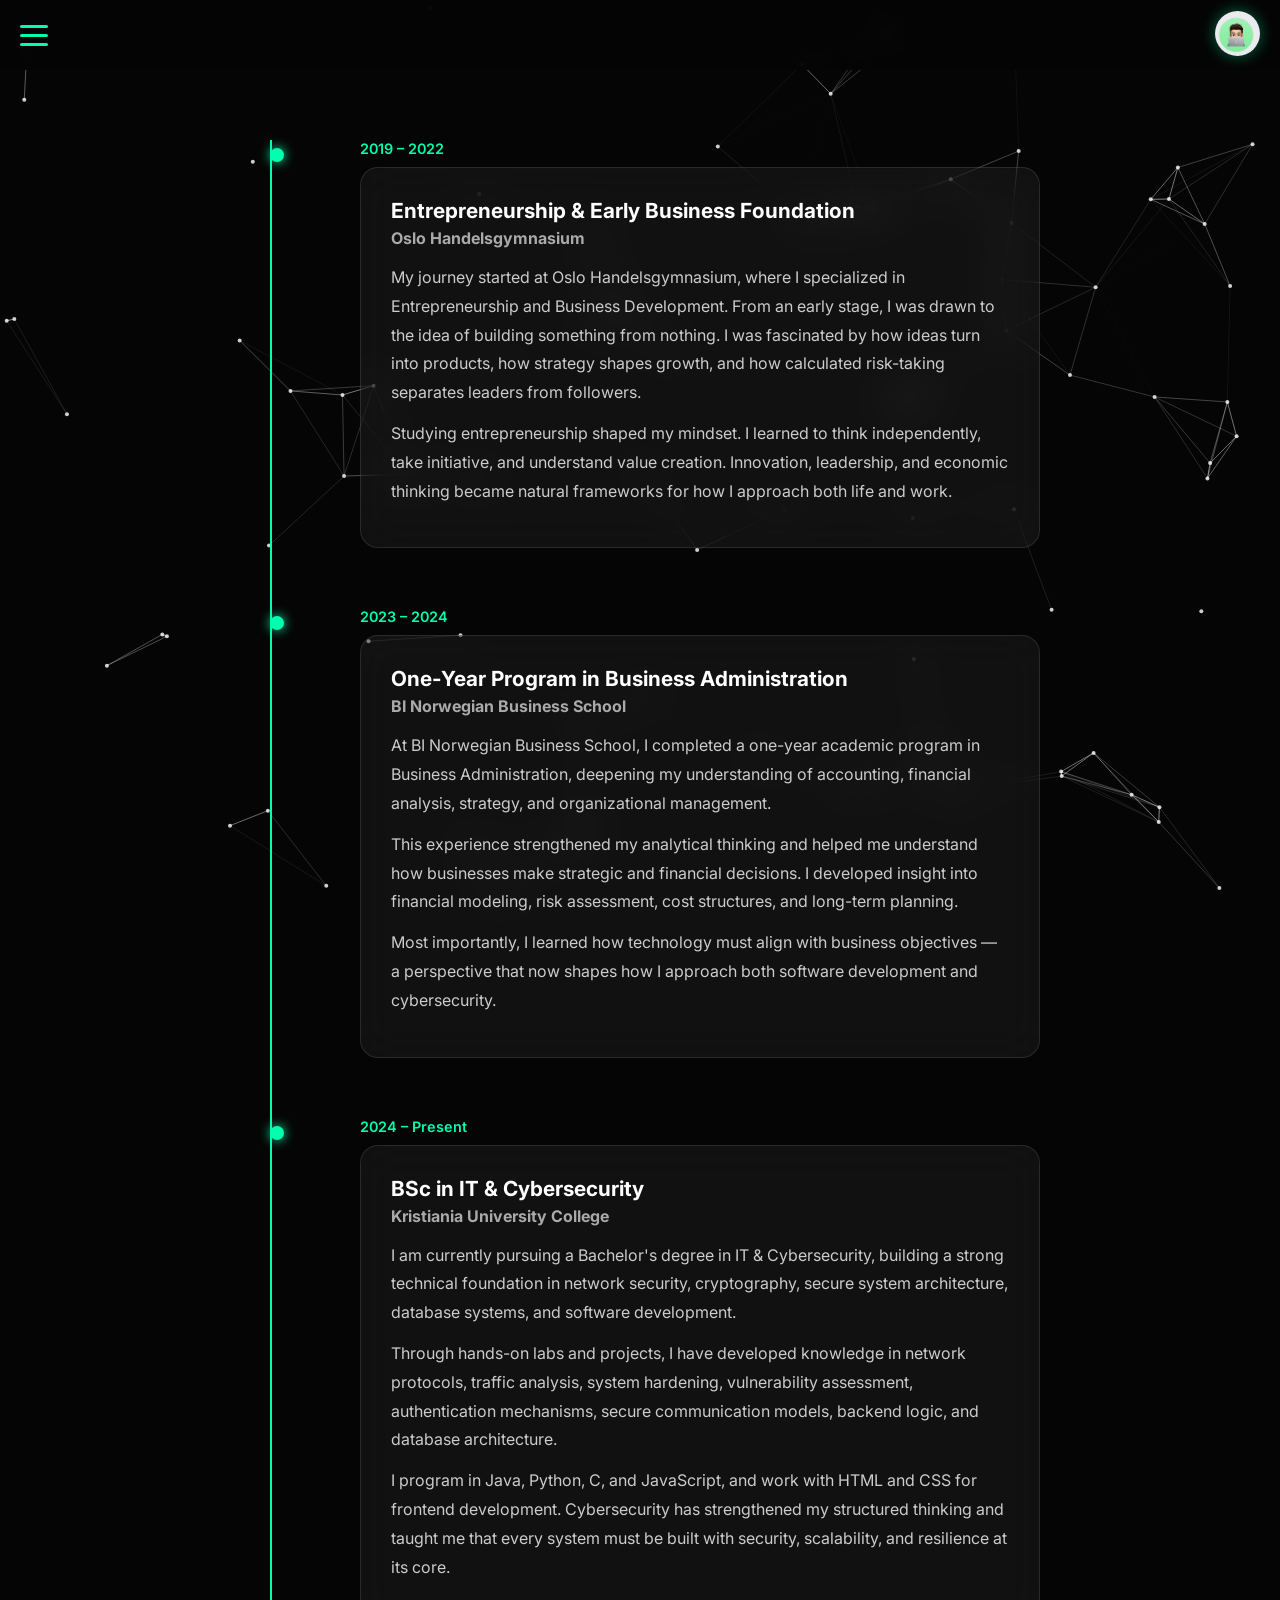
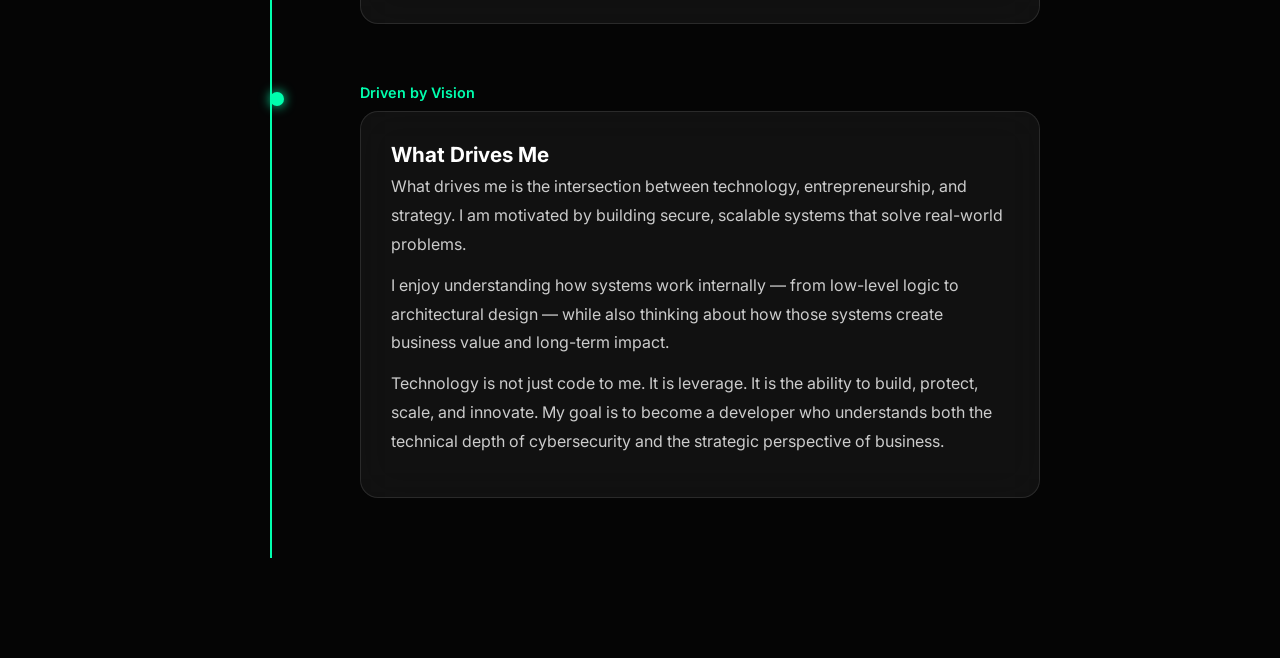
==== about.html @ d4ff17c3 "Add portfolio files" ====
<!DOCTYPE html>
<html lang="en">
<head>
  <meta charset="UTF-8">
  <meta name="viewport" content="width=device-width, initial-scale=1.0, maximum-scale=1.0">
  <title>About | Nima Maleki</title>
  <link rel="stylesheet" href="style.css">
  <link href="https://fonts.googleapis.com/css2?family=Inter:wght@300;400;600;800&display=swap" rel="stylesheet">
</head>

<body class="about-page">

  <!-- Background -->
  <canvas id="network"></canvas>

  <!-- Nav Overlay -->
  <div class="nav-overlay" id="nav-overlay"></div>

  <!-- Header -->
  <header class="main-header">
    <div class="menu-toggle" id="menu-toggle">
      <span></span>
      <span></span>
      <span></span>
    </div>
    <div class="header-avatar">
      <img src="assets/images/avatar.jpg" alt="Avatar">
    </div>
  </header>

  <!-- Side Navigation -->
  <nav id="nav" class="side-nav">
    <a href="index.html">Home</a>
    <a href="about.html">About</a>
    <a href="skills.html">Skills</a>
    <a href="projects.html">Projects</a>
  </nav>

  <!-- MAIN CONTENT -->
  <main class="about-wrapper">
    <div class="timeline-container">
      <div class="timeline-line"></div>

      <!-- BLOCK 1 -->
      <div class="timeline-item">
        <div class="timeline-date">2019 &ndash; 2022</div>
        <div class="timeline-box">
          <h2>Entrepreneurship &amp; Early Business Foundation</h2>
          <h3>Oslo Handelsgymnasium</h3>
          <p>
            My journey started at Oslo Handelsgymnasium, where I specialized in Entrepreneurship 
            and Business Development. From an early stage, I was drawn to the idea of building 
            something from nothing. I was fascinated by how ideas turn into products, how strategy 
            shapes growth, and how calculated risk-taking separates leaders from followers.
          </p>
          <p>
            Studying entrepreneurship shaped my mindset. I learned to think independently, 
            take initiative, and understand value creation. Innovation, leadership, and 
            economic thinking became natural frameworks for how I approach both life and work.
          </p>
        </div>
      </div>

      <!-- BLOCK 2 -->
      <div class="timeline-item">
        <div class="timeline-date">2023 &ndash; 2024</div>
        <div class="timeline-box">
          <h2>One-Year Program in Business Administration</h2>
          <h3>BI Norwegian Business School</h3>
          <p>
            At BI Norwegian Business School, I completed a one-year academic program in 
            Business Administration, deepening my understanding of accounting, financial 
            analysis, strategy, and organizational management.
          </p>
          <p>
            This experience strengthened my analytical thinking and helped me understand 
            how businesses make strategic and financial decisions. I developed insight into 
            financial modeling, risk assessment, cost structures, and long-term planning.
          </p>
          <p>
            Most importantly, I learned how technology must align with business objectives &mdash; 
            a perspective that now shapes how I approach both software development and cybersecurity.
          </p>
        </div>
      </div>

      <!-- BLOCK 3 -->
      <div class="timeline-item">
        <div class="timeline-date">2024 &ndash; Present</div>
        <div class="timeline-box">
          <h2>BSc in IT &amp; Cybersecurity</h2>
          <h3>Kristiania University College</h3>
          <p>
            I am currently pursuing a Bachelor's degree in IT &amp; Cybersecurity, building a 
            strong technical foundation in network security, cryptography, secure system 
            architecture, database systems, and software development.
          </p>
          <p>
            Through hands-on labs and projects, I have developed knowledge in network protocols, 
            traffic analysis, system hardening, vulnerability assessment, authentication mechanisms, 
            secure communication models, backend logic, and database architecture.
          </p>
          <p>
            I program in Java, Python, C, and JavaScript, and work with HTML and CSS for frontend development. 
            Cybersecurity has strengthened my structured thinking and taught me that every system 
            must be built with security, scalability, and resilience at its core.
          </p>
        </div>
      </div>

      <!-- BLOCK 4 -->
      <div class="timeline-item">
        <div class="timeline-date">Driven by Vision</div>
        <div class="timeline-box">
          <h2>What Drives Me</h2>
          <p>
            What drives me is the intersection between technology, entrepreneurship, and strategy.
            I am motivated by building secure, scalable systems that solve real-world problems.
          </p>
          <p>
            I enjoy understanding how systems work internally &mdash; from low-level logic to architectural design &mdash; 
            while also thinking about how those systems create business value and long-term impact.
          </p>
          <p>
            Technology is not just code to me. It is leverage. It is the ability to build, protect, scale, 
            and innovate. My goal is to become a developer who understands both the technical depth of 
            cybersecurity and the strategic perspective of business.
          </p>
        </div>
      </div>

    </div>
  </main>

  <script src="script.js"></script>

</body>
</html>
---- style.css ----
/* ================= RESET ================= */

* {
  margin: 0;
  padding: 0;
  box-sizing: border-box;
  font-family: 'Inter', sans-serif;
}

body {
  background: #050505;
  color: white;
  overflow-x: hidden;
}

/* ================= BACKGROUND ================= */

canvas {
  position: fixed;
  top: 0;
  left: 0;
  z-index: -1;
}

/* ================= HEADER ================= */

.main-header {
  position: fixed;
  top: 0;
  left: 0;
  width: 100%;
  height: 70px;
  display: flex;
  justify-content: space-between;
  align-items: center;
  padding: 0 20px;
  background: rgba(5, 5, 5, 0.9);
  backdrop-filter: blur(10px);
  z-index: 100;
}

/* Hamburger */

.menu-toggle {
  width: 28px;
  cursor: pointer;
  display: flex;
  flex-direction: column;
  gap: 6px;
}

.menu-toggle span {
  height: 3px;
  width: 100%;
  background: #00ffae;
  border-radius: 3px;
  transition: 0.3s ease;
  transform-origin: center;
}

/* Hamburger X animation */
.menu-toggle.open span:nth-child(1) {
  transform: translateY(9px) rotate(45deg);
}

.menu-toggle.open span:nth-child(2) {
  opacity: 0;
}

.menu-toggle.open span:nth-child(3) {
  transform: translateY(-9px) rotate(-45deg);
}

/* Avatar */

.header-avatar img {
  width: 45px;
  height: 45px;
  border-radius: 50%;
  object-fit: cover;
  box-shadow: 0 0 15px rgba(0, 255, 174, 0.4);
}

/* ================= SIDE NAV ================= */

.side-nav {
  position: fixed;
  top: 0;
  left: -260px;
  width: 240px;
  height: 100vh;
  background: #0a0a0a;
  display: flex;
  flex-direction: column;
  padding-top: 120px;
  padding-left: 30px;
  transition: 0.4s ease;
  z-index: 90;
}

.side-nav a {
  color: white;
  text-decoration: none;
  margin-bottom: 30px;
  font-size: 1.15rem;
  transition: 0.3s;
}

.side-nav a:hover {
  color: #00ffae;
}

.side-nav.active {
  left: 0;
}

/* Nav overlay for mobile */
.nav-overlay {
  position: fixed;
  top: 0;
  left: 0;
  width: 100%;
  height: 100%;
  background: rgba(0, 0, 0, 0.5);
  z-index: 85;
  display: none;
}

.nav-overlay.active {
  display: block;
}

/* ================= HERO ================= */

.hero {
  padding: 160px 20px 100px 20px;
  text-align: center;
}

.hero h1 {
  font-size: 2.8rem;
  font-weight: 800;
  margin-bottom: 15px;
}

.hero h3 {
  font-weight: 400;
  color: #aaa;
  margin-bottom: 15px;
}

.hero p {
  max-width: 500px;
  margin: 0 auto 35px auto;
  color: #ccc;
  line-height: 1.6;
}

/* ================= BUTTON BASE ================= */

.buttons {
  display: flex;
  justify-content: center;
  gap: 15px;
  flex-wrap: wrap;
}

.btn {
  padding: 12px 24px;
  border-radius: 12px;
  text-decoration: none;
  font-weight: 600;
  transition: all 0.3s ease;
  border: 1px solid;
  background: transparent;
  backdrop-filter: blur(6px);
}

/* ================= LINKEDIN ================= */

.linkedin-btn {
  color: #0A66C2;
  border-color: rgba(10, 102, 194, 0.6);
  background: rgba(10, 102, 194, 0.08);
}

.linkedin-btn:hover {
  background: rgba(10, 102, 194, 0.18);
  box-shadow: 0 0 25px rgba(10, 102, 194, 0.5);
  transform: translateY(-2px);
}

/* ================= GITHUB ================= */

.github-btn {
  color: #ff4ecd;
  border-color: rgba(255, 78, 205, 0.6);
  background: rgba(255, 78, 205, 0.08);
}

.github-btn:hover {
  background: rgba(255, 78, 205, 0.18);
  box-shadow: 0 0 25px rgba(255, 78, 205, 0.5);
  transform: translateY(-2px);
}

/* ================= DISCORD ================= */

.discord-btn {
  color: #5865F2;
  border-color: rgba(88, 101, 242, 0.6);
  background: rgba(88, 101, 242, 0.08);
}

.discord-btn:hover {
  background: rgba(88, 101, 242, 0.18);
  box-shadow: 0 0 25px rgba(88, 101, 242, 0.6);
  transform: translateY(-2px);
}

/* ================= HOME IMAGE ================= */

.home-image {
  margin-top: 60px;
  display: flex;
  justify-content: center;
}

.home-image img {
  width: 320px;
  height: 320px;
  max-width: 100%;
  object-fit: cover;
  border-radius: 25px;
  box-shadow: 0 0 60px rgba(0, 255, 174, 0.25);
  transition: 0.4s ease;
}

.home-image img:hover {
  transform: scale(1.03);
}

/* ================= FOOTER ================= */

footer {
  text-align: center;
  padding: 40px 20px;
  color: #555;
  font-size: 0.9rem;
}

/* ================= DESKTOP HERO UPGRADE ================= */

@media (min-width: 768px) {
  .hero h1 {
    font-size: 3.5rem;
  }
}

/* ================= FLOATING MAIL BUTTON ================= */

.contact-float {
  position: fixed;
  bottom: 25px;
  left: 25px;
  width: 60px;
  height: 60px;
  background: rgba(88, 101, 242, 0.15);
  border: 1px solid rgba(88, 101, 242, 0.6);
  color: #5865F2;
  border-radius: 50%;
  display: flex;
  align-items: center;
  justify-content: center;
  font-size: 24px;
  cursor: pointer;
  backdrop-filter: blur(6px);
  transition: 0.3s ease;
  z-index: 200;
}

.contact-float:hover {
  box-shadow: 0 0 25px rgba(88, 101, 242, 0.6);
  transform: scale(1.1);
}

/* ================= MODAL BACKGROUND ================= */

.contact-modal {
  position: fixed;
  top: 0;
  left: 0;
  width: 100%;
  height: 100%;
  background: rgba(0, 0, 0, 0.7);
  display: none;
  align-items: center;
  justify-content: center;
  z-index: 300;
}

/* ================= MODAL BOX ================= */

.contact-box {
  background: #111;
  width: 90%;
  max-width: 500px;
  padding: 40px;
  border-radius: 20px;
  position: relative;
  animation: fadeIn 0.3s ease;
}

.contact-box h2 {
  margin-bottom: 10px;
}

.contact-box p {
  margin-bottom: 25px;
  color: #aaa;
}

/* Close Button */

.close-modal {
  position: absolute;
  right: 20px;
  top: 20px;
  font-size: 24px;
  cursor: pointer;
  color: #888;
}

/* Form Styling */

.contact-box form {
  display: flex;
  flex-direction: column;
}

.contact-box label {
  margin-top: 15px;
  margin-bottom: 5px;
  font-size: 0.9rem;
}

.contact-box input,
.contact-box textarea {
  padding: 12px;
  border-radius: 8px;
  border: 1px solid #333;
  background: #0a0a0a;
  color: white;
  font-family: 'Inter', sans-serif;
  font-size: 0.95rem;
}

.contact-box textarea {
  min-height: 100px;
  resize: none;
}

.send-btn {
  margin-top: 25px;
  padding: 14px;
  border-radius: 10px;
  border: none;
  background: #5865F2;
  color: white;
  font-weight: 600;
  font-size: 1rem;
  cursor: pointer;
  transition: 0.3s;
}

.send-btn:hover {
  box-shadow: 0 0 25px rgba(88, 101, 242, 0.6);
}

@keyframes fadeIn {
  from { opacity: 0; transform: scale(0.95); }
  to { opacity: 1; transform: scale(1); }
}

/* ================= PAGE LAYOUT ================= */

.page-content {
  padding-top: 120px;
  padding-left: 20px;
  padding-right: 20px;
  max-width: 900px;
  margin: auto;
}

.page-content h1 {
  font-size: 2.5rem;
  margin-bottom: 20px;
}

.page-content p {
  color: #ccc;
  line-height: 1.7;
  margin-bottom: 15px;
}

.page-section {
  margin-bottom: 50px;
}

/* ================= ABOUT PAGE TIMELINE ================= */

.about-page .about-wrapper {
  padding-top: 140px;
  padding-bottom: 100px;
  padding-left: 20px;
  padding-right: 20px;
  display: flex;
  justify-content: center;
}

.about-page .timeline-container {
  position: relative;
  max-width: 800px;
  width: 90%;
  padding-left: 80px;
}

.about-page .timeline-line {
  position: absolute;
  left: 30px;
  top: 0;
  width: 2px;
  height: 100%;
  background: #00ffae;
}

.timeline-item {
  position: relative;
  margin-bottom: 60px;
  padding-left: 40px;
}

.timeline-item::before {
  content: "";
  position: absolute;
  left: -50px;
  top: 8px;
  width: 14px;
  height: 14px;
  background: #00ffae;
  border-radius: 50%;
  box-shadow: 0 0 12px #00ffae;
}

.timeline-date {
  font-size: 0.9rem;
  font-weight: 600;
  color: #00ffae;
  margin-bottom: 10px;
}

.timeline-box {
  padding: 30px;
  border-radius: 18px;
  backdrop-filter: blur(20px);
  background: rgba(255, 255, 255, 0.05);
  border: 1px solid rgba(255, 255, 255, 0.1);
}

.timeline-box h2 {
  margin-bottom: 5px;
  font-size: 1.3rem;
}

.timeline-box h3 {
  color: #aaa;
  font-size: 1rem;
  margin-bottom: 15px;
}

.timeline-box p {
  color: #ccc;
  line-height: 1.8;
  margin-bottom: 12px;
}

.timeline-box ul {
  padding-left: 20px;
}

.timeline-box li {
  margin-bottom: 8px;
  color: #ccc;
}

/* ================= SKILLS PAGE ================= */

.skills-page .page-content {
  padding-top: 160px;
  display: flex;
  justify-content: center;
}

.skills-page .skills-container {
  max-width: 1000px;
  width: 90%;
  padding: 60px;
  border-radius: 25px;
  background: rgba(255, 255, 255, 0.05);
  backdrop-filter: blur(25px);
  border: 1px solid rgba(255, 255, 255, 0.08);
  display: grid;
  grid-template-columns: repeat(auto-fit, minmax(250px, 1fr));
  gap: 60px;
}

/* Title spans full grid */
.skills-page .skills-container h1 {
  grid-column: 1 / -1;
  font-size: 3rem;
  margin-bottom: 0;
}

/* Section Titles */
.skills-page h2 {
  font-size: 1.4rem;
  margin-bottom: 20px;
  color: #00ffae;
}

/* Text */
.skills-page p {
  color: #ccc;
  line-height: 1.8;
  margin-bottom: 10px;
}

/* List */
.skills-page ul {
  list-style: none;
  padding: 0;
}

.skills-page li {
  margin-bottom: 12px;
  color: #ccc;
}

/* ================= PROJECTS PAGE ================= */

.projects-page .page-content {
  padding-top: 160px;
  display: flex;
  justify-content: center;
}

.projects-page .projects-container {
  max-width: 1100px;
  width: 90%;
  padding: 60px;
  border-radius: 25px;
  background: rgba(255, 255, 255, 0.05);
  backdrop-filter: blur(25px);
  border: 1px solid rgba(255, 255, 255, 0.08);
}

.projects-page h1 {
  font-size: 3rem;
  margin-bottom: 50px;
}

.projects-grid {
  display: grid;
  grid-template-columns: repeat(auto-fit, minmax(280px, 1fr));
  gap: 40px;
}

.project-card {
  padding: 30px;
  border-radius: 20px;
  background: rgba(255, 255, 255, 0.04);
  border: 1px solid rgba(255, 255, 255, 0.06);
  transition: 0.3s ease;
}

.project-card:hover {
  transform: translateY(-5px);
  border-color: rgba(0, 255, 174, 0.5);
  box-shadow: 0 0 25px rgba(0, 255, 174, 0.2);
}

.project-card h2 {
  margin-bottom: 15px;
  color: #00ffae;
  font-size: 1.2rem;
}

.project-card p {
  color: #ccc;
  line-height: 1.8;
  margin-bottom: 10px;
}

/* ================= MOBILE (max 768px) ================= */

@media (max-width: 768px) {

  /* Hero */
  .hero {
    padding: 120px 16px 60px 16px;
  }

  .hero h1 {
    font-size: 2rem;
  }

  .hero h3 {
    font-size: 0.95rem;
  }

  .hero p {
    font-size: 0.9rem;
  }

  .home-image {
    margin-top: 40px;
  }

  .home-image img {
    width: 240px;
    height: 240px;
    border-radius: 20px;
  }

  /* Buttons */
  .buttons {
    gap: 10px;
  }

  .btn {
    padding: 10px 18px;
    font-size: 0.9rem;
  }

  /* About Timeline */
  .about-page .about-wrapper {
    padding-top: 100px;
    padding-bottom: 60px;
    padding-left: 12px;
    padding-right: 12px;
  }

  .about-page .timeline-container {
    width: 100%;
    padding-left: 40px;
  }

  .about-page .timeline-line {
    left: 12px;
  }

  .timeline-item {
    padding-left: 20px;
    margin-bottom: 40px;
  }

  .timeline-item::before {
    left: -28px;
    width: 10px;
    height: 10px;
    top: 6px;
  }

  .timeline-box {
    padding: 18px;
  }

  .timeline-box h2 {
    font-size: 1.05rem;
  }

  .timeline-box h3 {
    font-size: 0.85rem;
  }

  .timeline-box p {
    font-size: 0.9rem;
  }

  /* Skills */
  .skills-page .page-content {
    padding-top: 100px;
  }

  .skills-page .skills-container {
    padding: 24px;
    width: 100%;
    grid-template-columns: 1fr;
    gap: 35px;
  }

  .skills-page .skills-container h1 {
    font-size: 2rem;
  }

  .skills-page h2 {
    font-size: 1.2rem;
  }

  .skills-page li {
    font-size: 0.9rem;
  }

  /* Projects */
  .projects-page .page-content {
    padding-top: 100px;
  }

  .projects-page .projects-container {
    padding: 20px;
    width: 100%;
  }

  .projects-page h1 {
    font-size: 2rem;
    margin-bottom: 30px;
  }

  .projects-grid {
    grid-template-columns: 1fr;
    gap: 24px;
  }

  .project-card {
    padding: 20px;
  }

  .project-card h2 {
    font-size: 1.05rem;
  }

  .project-card p {
    font-size: 0.9rem;
  }

  /* Contact float */
  .contact-float {
    width: 50px;
    height: 50px;
    bottom: 16px;
    left: 16px;
    font-size: 20px;
  }

  /* Contact modal */
  .contact-box {
    padding: 24px;
    width: 95%;
  }

  .contact-box h2 {
    font-size: 1.3rem;
  }

  /* Footer */
  footer {
    padding: 30px 16px;
  }

  /* Generic page content */
  .page-content {
    padding-left: 12px;
    padding-right: 12px;
  }
}

/* ================= VERY SMALL SCREENS (max 380px) ================= */

@media (max-width: 380px) {
  .hero h1 {
    font-size: 1.7rem;
  }

  .home-image img {
    width: 200px;
    height: 200px;
  }

  .btn {
    padding: 10px 14px;
    font-size: 0.85rem;
  }

  .about-page .timeline-container {
    padding-left: 32px;
  }

  .about-page .timeline-line {
    left: 8px;
  }

  .timeline-item::before {
    left: -24px;
  }

  .skills-page .skills-container,
  .projects-page .projects-container {
    padding: 16px;
  }
}
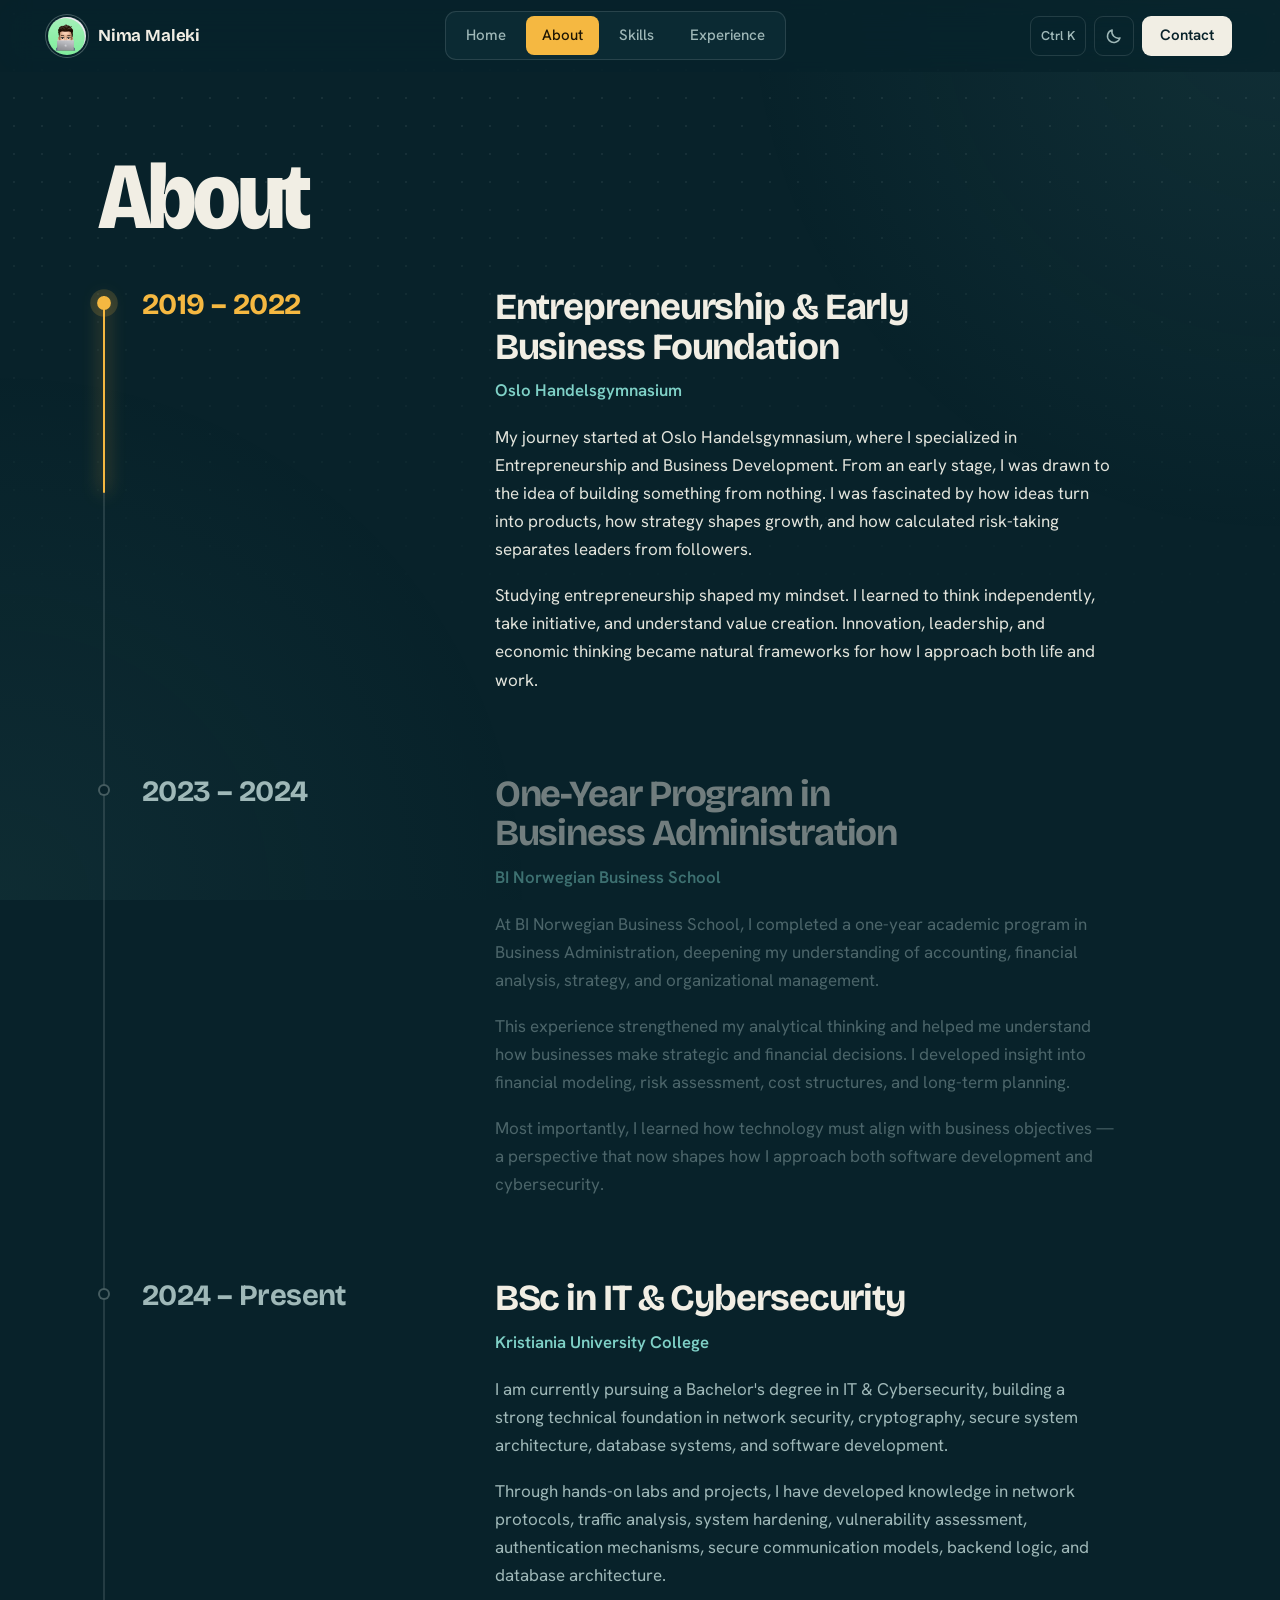
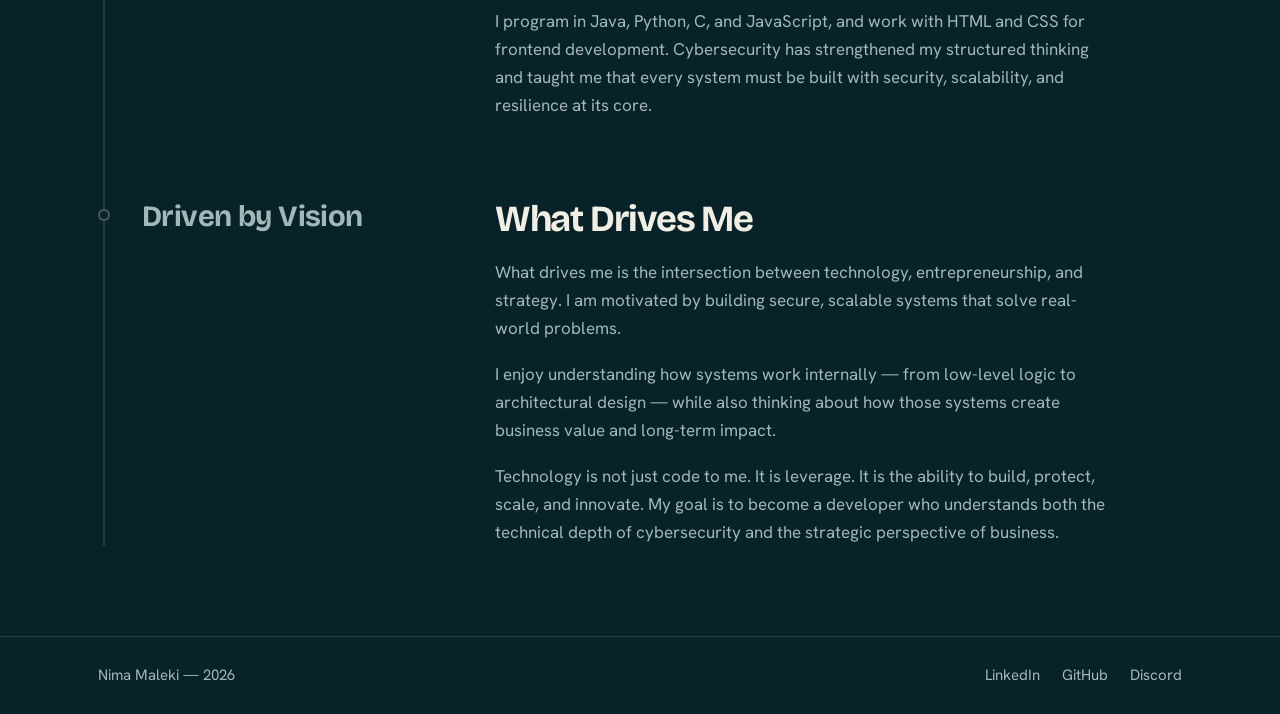
==== commit bf557588: "Oppdatert portefølje" ====
--- a/about.html
+++ b/about.html
@@ -2,135 +2,114 @@
 <html lang="en">
 <head>
   <meta charset="UTF-8">
-  <meta name="viewport" content="width=device-width, initial-scale=1.0, maximum-scale=1.0">
+  <meta name="viewport" content="width=device-width, initial-scale=1.0, viewport-fit=cover">
   <title>About | Nima Maleki</title>
+  <meta name="description" content="Nima Maleki, full-stack developer and cybersecurity student. I combine cybersecurity and software development to build secure, scalable and modern solutions.">
+  <meta name="theme-color" content="#08222a">
+  <meta name="format-detection" content="telephone=no, date=no, address=no, email=no">
+  <link rel="apple-touch-icon" href="assets/images/avatar.jpg">
+  <link rel="icon" href="assets/images/avatar.jpg">
+  <script>
+    document.documentElement.classList.add("js");
+    try {
+      var savedTheme = localStorage.getItem("theme");
+      if (savedTheme) document.documentElement.dataset.theme = savedTheme;
+    } catch (e) {}
+  </script>
+  <link rel="preconnect" href="https://fonts.googleapis.com">
+  <link rel="preconnect" href="https://fonts.gstatic.com" crossorigin>
+  <link href="https://fonts.googleapis.com/css2?family=Bricolage+Grotesque:opsz,wdth,wght@12..96,75..100,400..800&family=Hanken+Grotesk:wght@400;500;600;700&display=swap" rel="stylesheet">
   <link rel="stylesheet" href="style.css">
-  <link href="https://fonts.googleapis.com/css2?family=Inter:wght@300;400;600;800&display=swap" rel="stylesheet">
 </head>
 
-<body class="about-page">
+<body>
 
-  <!-- Background -->
-  <canvas id="network"></canvas>
+  <!-- HEADER -->
+  <header class="site-header">
+    <a class="brand" href="index.html">
+      <span class="brand-avatar"><img src="assets/images/avatar.jpg" alt=""></span>
+      <span>Nima Maleki</span>
+    </a>
 
-  <!-- Nav Overlay -->
-  <div class="nav-overlay" id="nav-overlay"></div>
+    <nav id="nav" class="site-nav" aria-label="Main">
+      <a href="index.html">Home</a>
+      <a href="about.html" aria-current="page">About</a>
+      <a href="skills.html">Skills</a>
+      <a href="projects.html">Experience</a>
+    </nav>
 
-  <!-- Header -->
-  <header class="main-header">
-    <div class="menu-toggle" id="menu-toggle">
-      <span></span>
-      <span></span>
-      <span></span>
-    </div>
-    <div class="header-avatar">
-      <img src="assets/images/avatar.jpg" alt="Avatar">
+    <div class="header-tools">
+      <button type="button" class="tool-btn" id="openPalette" aria-label="Open command menu"><kbd>&#8984;K</kbd></button>
+      <button type="button" class="tool-btn" id="themeToggle" aria-label="Switch between light and dark theme"><svg class="icon-moon" viewBox="0 0 24 24" fill="none" stroke="currentColor" stroke-width="2" stroke-linecap="round" stroke-linejoin="round" aria-hidden="true"><path d="M20 14.5A8.5 8.5 0 0 1 9.5 4a8.5 8.5 0 1 0 10.5 10.5z"/></svg><svg class="icon-sun" viewBox="0 0 24 24" fill="none" stroke="currentColor" stroke-width="2" stroke-linecap="round" stroke-linejoin="round" aria-hidden="true"><circle cx="12" cy="12" r="4"/><path d="M12 2v2M12 20v2M4.9 4.9l1.4 1.4M17.7 17.7l1.4 1.4M2 12h2M20 12h2M4.9 19.1l1.4-1.4M17.7 6.3l1.4-1.4"/></svg></button>
+      <button type="button" class="contact-btn" id="openContact" data-open-contact>Contact</button>
+      <button type="button" class="menu-btn" id="menuToggle" aria-label="Menu" aria-expanded="false" aria-controls="nav"><span></span><span></span></button>
     </div>
   </header>
 
-  <!-- Side Navigation -->
-  <nav id="nav" class="side-nav">
-    <a href="index.html">Home</a>
-    <a href="about.html">About</a>
-    <a href="skills.html">Skills</a>
-    <a href="projects.html">Projects</a>
-  </nav>
+  <main>
+    <header class="page-head wrap">
+      <h1 class="page-title">About</h1>
+    </header>
 
-  <!-- MAIN CONTENT -->
-  <main class="about-wrapper">
-    <div class="timeline-container">
-      <div class="timeline-line"></div>
+    <div class="timeline wrap">
+      <div class="timeline-rail" aria-hidden="true"></div>
 
-      <!-- BLOCK 1 -->
-      <div class="timeline-item">
-        <div class="timeline-date">2019 &ndash; 2022</div>
-        <div class="timeline-box">
-          <h2>Entrepreneurship &amp; Early Business Foundation</h2>
-          <h3>Oslo Handelsgymnasium</h3>
-          <p>
-            My journey started at Oslo Handelsgymnasium, where I specialized in Entrepreneurship 
-            and Business Development. From an early stage, I was drawn to the idea of building 
-            something from nothing. I was fascinated by how ideas turn into products, how strategy 
-            shapes growth, and how calculated risk-taking separates leaders from followers.
-          </p>
-          <p>
-            Studying entrepreneurship shaped my mindset. I learned to think independently, 
-            take initiative, and understand value creation. Innovation, leadership, and 
-            economic thinking became natural frameworks for how I approach both life and work.
-          </p>
-        </div>
-      </div>
+        <article class="stage">
+          <p class="stage-date">2019 &ndash; 2022</p>
+          <div class="stage-body">
+            <h2>Entrepreneurship &amp; Early Business Foundation</h2>
+            <h3>Oslo Handelsgymnasium</h3>
+            <p>My journey started at Oslo Handelsgymnasium, where I specialized in Entrepreneurship and Business Development. From an early stage, I was drawn to the idea of building something from nothing. I was fascinated by how ideas turn into products, how strategy shapes growth, and how calculated risk-taking separates leaders from followers.</p>
+            <p>Studying entrepreneurship shaped my mindset. I learned to think independently, take initiative, and understand value creation. Innovation, leadership, and economic thinking became natural frameworks for how I approach both life and work.</p>
+          </div>
+        </article>
 
-      <!-- BLOCK 2 -->
-      <div class="timeline-item">
-        <div class="timeline-date">2023 &ndash; 2024</div>
-        <div class="timeline-box">
-          <h2>One-Year Program in Business Administration</h2>
-          <h3>BI Norwegian Business School</h3>
-          <p>
-            At BI Norwegian Business School, I completed a one-year academic program in 
-            Business Administration, deepening my understanding of accounting, financial 
-            analysis, strategy, and organizational management.
-          </p>
-          <p>
-            This experience strengthened my analytical thinking and helped me understand 
-            how businesses make strategic and financial decisions. I developed insight into 
-            financial modeling, risk assessment, cost structures, and long-term planning.
-          </p>
-          <p>
-            Most importantly, I learned how technology must align with business objectives &mdash; 
-            a perspective that now shapes how I approach both software development and cybersecurity.
-          </p>
-        </div>
-      </div>
+        <article class="stage">
+          <p class="stage-date">2023 &ndash; 2024</p>
+          <div class="stage-body">
+            <h2>One-Year Program in Business Administration</h2>
+            <h3>BI Norwegian Business School</h3>
+            <p>At BI Norwegian Business School, I completed a one-year academic program in Business Administration, deepening my understanding of accounting, financial analysis, strategy, and organizational management.</p>
+            <p>This experience strengthened my analytical thinking and helped me understand how businesses make strategic and financial decisions. I developed insight into financial modeling, risk assessment, cost structures, and long-term planning.</p>
+            <p>Most importantly, I learned how technology must align with business objectives &mdash; a perspective that now shapes how I approach both software development and cybersecurity.</p>
+          </div>
+        </article>
 
-      <!-- BLOCK 3 -->
-      <div class="timeline-item">
-        <div class="timeline-date">2024 &ndash; Present</div>
-        <div class="timeline-box">
-          <h2>BSc in IT &amp; Cybersecurity</h2>
-          <h3>Kristiania University College</h3>
-          <p>
-            I am currently pursuing a Bachelor's degree in IT &amp; Cybersecurity, building a 
-            strong technical foundation in network security, cryptography, secure system 
-            architecture, database systems, and software development.
-          </p>
-          <p>
-            Through hands-on labs and projects, I have developed knowledge in network protocols, 
-            traffic analysis, system hardening, vulnerability assessment, authentication mechanisms, 
-            secure communication models, backend logic, and database architecture.
-          </p>
-          <p>
-            I program in Java, Python, C, and JavaScript, and work with HTML and CSS for frontend development. 
-            Cybersecurity has strengthened my structured thinking and taught me that every system 
-            must be built with security, scalability, and resilience at its core.
-          </p>
-        </div>
-      </div>
+        <article class="stage">
+          <p class="stage-date">2024 &ndash; Present</p>
+          <div class="stage-body">
+            <h2>BSc in IT &amp; Cybersecurity</h2>
+            <h3>Kristiania University College</h3>
+            <p>I am currently pursuing a Bachelor's degree in IT &amp; Cybersecurity, building a strong technical foundation in network security, cryptography, secure system architecture, database systems, and software development.</p>
+            <p>Through hands-on labs and projects, I have developed knowledge in network protocols, traffic analysis, system hardening, vulnerability assessment, authentication mechanisms, secure communication models, backend logic, and database architecture.</p>
+            <p>I program in Java, Python, C, and JavaScript, and work with HTML and CSS for frontend development. Cybersecurity has strengthened my structured thinking and taught me that every system must be built with security, scalability, and resilience at its core.</p>
+          </div>
+        </article>
 
-      <!-- BLOCK 4 -->
-      <div class="timeline-item">
-        <div class="timeline-date">Driven by Vision</div>
-        <div class="timeline-box">
-          <h2>What Drives Me</h2>
-          <p>
-            What drives me is the intersection between technology, entrepreneurship, and strategy.
-            I am motivated by building secure, scalable systems that solve real-world problems.
-          </p>
-          <p>
-            I enjoy understanding how systems work internally &mdash; from low-level logic to architectural design &mdash; 
-            while also thinking about how those systems create business value and long-term impact.
-          </p>
-          <p>
-            Technology is not just code to me. It is leverage. It is the ability to build, protect, scale, 
-            and innovate. My goal is to become a developer who understands both the technical depth of 
-            cybersecurity and the strategic perspective of business.
-          </p>
-        </div>
-      </div>
+        <article class="stage">
+          <p class="stage-date">Driven by Vision</p>
+          <div class="stage-body">
+            <h2>What Drives Me</h2>
+            <p>What drives me is the intersection between technology, entrepreneurship, and strategy. I am motivated by building secure, scalable systems that solve real-world problems.</p>
+            <p>I enjoy understanding how systems work internally &mdash; from low-level logic to architectural design &mdash; while also thinking about how those systems create business value and long-term impact.</p>
+            <p>Technology is not just code to me. It is leverage. It is the ability to build, protect, scale, and innovate. My goal is to become a developer who understands both the technical depth of cybersecurity and the strategic perspective of business.</p>
+          </div>
+        </article>
 
     </div>
   </main>
+
+  <!-- FOOTER -->
+  <footer class="site-footer">
+    <div class="wrap">
+      <p>Nima Maleki &mdash; 2026</p>
+      <div class="footer-links">
+        <a href="https://www.linkedin.com/in/nima-maleki-188ba929a" target="_blank" rel="noopener noreferrer">LinkedIn</a>
+        <a href="https://github.com/Nimamalekiiii" target="_blank" rel="noopener noreferrer">GitHub</a>
+        <a href="https://discord.com/users/710853164894650369" target="_blank" rel="noopener noreferrer">Discord</a>
+      </div>
+    </div>
+  </footer>
 
   <script src="script.js"></script>
 
--- a/style.css
+++ b/style.css
@@ -1,810 +1,1638 @@
-/* ================= RESET ================= */
-
-* {
+/* ==========================================================
+   Nima Maleki — portfolio
+   Palette is taken from the portrait: petrol wall, lamp amber,
+   cream knit.
+   ========================================================== */
+
+:root {
+  --bg: #08222a;
+  --bg-deep: #051920;
+  --surface: #0f313b;
+  --surface-2: #153e49;
+  --line: rgba(226, 240, 236, 0.13);
+  --line-strong: rgba(226, 240, 236, 0.28);
+  --text: #f1eee4;
+  --muted: #9fb8b8;
+  --accent: #f5b841;
+  --accent-ink: #1d1503;
+  --accent-text: #f5b841;
+  --teal: #7fd1c7;
+  --glow: rgba(245, 184, 65, 0.16);
+  --shadow: 0 30px 80px -30px rgba(0, 0, 0, 0.65);
+
+  --font-display: "Bricolage Grotesque", "Avenir Next", "Segoe UI", system-ui, sans-serif;
+  --font-body: "Hanken Grotesk", "Avenir Next", "Segoe UI", system-ui, sans-serif;
+
+  --header-h: 72px;
+  --wrap: 1180px;
+  --gutter: clamp(20px, 4vw, 48px);
+  --ease: cubic-bezier(0.2, 0.7, 0.2, 1);
+
+  color-scheme: dark;
+}
+
+:root[data-theme="light"] {
+  --bg: #eef2ee;
+  --bg-deep: #e2e9e5;
+  --surface: #ffffff;
+  --surface-2: #f6f8f5;
+  --line: rgba(8, 34, 42, 0.13);
+  --line-strong: rgba(8, 34, 42, 0.3);
+  --text: #08222a;
+  --muted: #4d6a6e;
+  --accent: #f5b841;
+  --accent-ink: #1d1503;
+  --accent-text: #8a5600;
+  --teal: #136f68;
+  --glow: rgba(245, 184, 65, 0.3);
+  --shadow: 0 30px 70px -35px rgba(8, 34, 42, 0.35);
+  color-scheme: light;
+}
+
+@view-transition {
+  navigation: auto;
+}
+
+*,
+*::before,
+*::after {
+  box-sizing: border-box;
+}
+
+html {
+  scroll-behavior: smooth;
+  -webkit-text-size-adjust: 100%;
+  text-size-adjust: 100%;
+  -webkit-tap-highlight-color: transparent;
+  overflow-x: clip;
+}
+
+/* Keep the page still behind an open dialog (iOS Safari) */
+html:has(dialog[open]) {
+  overflow: hidden;
+}
+
+body {
   margin: 0;
-  padding: 0;
-  box-sizing: border-box;
-  font-family: 'Inter', sans-serif;
-}
-
-body {
-  background: #050505;
-  color: white;
-  overflow-x: hidden;
-}
-
-/* ================= BACKGROUND ================= */
-
-canvas {
-  position: fixed;
-  top: 0;
-  left: 0;
-  z-index: -1;
-}
-
-/* ================= HEADER ================= */
-
-.main-header {
-  position: fixed;
-  top: 0;
-  left: 0;
-  width: 100%;
-  height: 70px;
-  display: flex;
-  justify-content: space-between;
-  align-items: center;
-  padding: 0 20px;
-  background: rgba(5, 5, 5, 0.9);
-  backdrop-filter: blur(10px);
-  z-index: 100;
-}
-
-/* Hamburger */
-
-.menu-toggle {
-  width: 28px;
-  cursor: pointer;
+  min-height: 100vh;
+  min-height: 100dvh;
   display: flex;
   flex-direction: column;
-  gap: 6px;
-}
-
-.menu-toggle span {
-  height: 3px;
+  background: var(--bg);
+  color: var(--text);
+  font-family: var(--font-body);
+  font-size: 1.0625rem;
+  line-height: 1.65;
+  -webkit-font-smoothing: antialiased;
+  overflow-x: hidden;
+  transition: background-color 0.4s var(--ease), color 0.4s var(--ease);
+}
+
+/* Static depth behind the page */
+body::before {
+  content: "";
+  position: fixed;
+  inset: 0;
+  z-index: -1;
+  pointer-events: none;
+  background:
+    radial-gradient(900px circle at 100% 0%, rgba(127, 209, 199, 0.08), transparent 60%),
+    radial-gradient(900px circle at 0% 100%, rgba(127, 209, 199, 0.06), transparent 60%);
+}
+
+/* Fine dot grid */
+body::after {
+  content: "";
+  position: fixed;
+  inset: 0;
+  z-index: -1;
+  pointer-events: none;
+  background-image: radial-gradient(var(--line) 1px, transparent 1px);
+  background-size: 28px 28px;
+  mask-image: linear-gradient(to bottom, #000, transparent 75%);
+  -webkit-mask-image: linear-gradient(to bottom, #000, transparent 75%);
+  opacity: 0.7;
+}
+
+body.home::after {
+  display: none;
+}
+
+img {
+  display: block;
+  max-width: 100%;
+}
+
+a {
+  color: inherit;
+}
+
+h1,
+h2,
+h3,
+p,
+ul {
+  margin: 0;
+}
+
+ul {
+  padding: 0;
+  list-style: none;
+}
+
+button {
+  font: inherit;
+  color: inherit;
+  cursor: pointer;
+  touch-action: manipulation;
+  -webkit-appearance: none;
+  appearance: none;
+}
+
+a {
+  touch-action: manipulation;
+}
+
+:focus-visible {
+  outline: 2px solid var(--accent-text);
+  outline-offset: 3px;
+  border-radius: 6px;
+}
+
+::selection {
+  background: var(--accent);
+  color: var(--accent-ink);
+}
+
+.wrap {
   width: 100%;
-  background: #00ffae;
-  border-radius: 3px;
-  transition: 0.3s ease;
-  transform-origin: center;
-}
-
-/* Hamburger X animation */
-.menu-toggle.open span:nth-child(1) {
-  transform: translateY(9px) rotate(45deg);
-}
-
-.menu-toggle.open span:nth-child(2) {
-  opacity: 0;
-}
-
-.menu-toggle.open span:nth-child(3) {
-  transform: translateY(-9px) rotate(-45deg);
-}
-
-/* Avatar */
-
-.header-avatar img {
-  width: 45px;
-  height: 45px;
+  max-width: var(--wrap);
+  margin-inline: auto;
+  padding-inline: var(--gutter);
+}
+
+main {
+  flex: 1;
+  padding-top: var(--header-h);
+}
+
+/* ================= HEADER ================= */
+
+.site-header {
+  position: fixed;
+  inset: 0 0 auto 0;
+  z-index: 50;
+  height: var(--header-h);
+  display: flex;
+  align-items: center;
+  gap: 20px;
+  padding-inline: var(--gutter);
+  background: var(--bg);
+  background: color-mix(in srgb, var(--bg) 78%, transparent);
+  backdrop-filter: blur(16px) saturate(140%);
+  -webkit-backdrop-filter: blur(16px) saturate(140%);
+  border-bottom: 1px solid transparent;
+  transition: border-color 0.3s, background-color 0.4s var(--ease);
+  view-transition-name: site-header;
+}
+
+.site-header.is-scrolled {
+  border-bottom-color: var(--line);
+}
+
+.brand {
+  display: inline-flex;
+  align-items: center;
+  gap: 12px;
+  text-decoration: none;
+  font-family: var(--font-display);
+  font-weight: 700;
+  font-size: 1.05rem;
+  letter-spacing: -0.01em;
+  white-space: nowrap;
+}
+
+.brand-avatar {
+  width: 38px;
+  height: 38px;
   border-radius: 50%;
-  object-fit: cover;
-  box-shadow: 0 0 15px rgba(0, 255, 174, 0.4);
-}
-
-/* ================= SIDE NAV ================= */
-
-.side-nav {
-  position: fixed;
-  top: 0;
-  left: -260px;
-  width: 240px;
-  height: 100vh;
-  background: #0a0a0a;
-  display: flex;
-  flex-direction: column;
-  padding-top: 120px;
-  padding-left: 30px;
-  transition: 0.4s ease;
-  z-index: 90;
-}
-
-.side-nav a {
-  color: white;
-  text-decoration: none;
-  margin-bottom: 30px;
-  font-size: 1.15rem;
-  transition: 0.3s;
-}
-
-.side-nav a:hover {
-  color: #00ffae;
-}
-
-.side-nav.active {
-  left: 0;
-}
-
-/* Nav overlay for mobile */
-.nav-overlay {
-  position: fixed;
-  top: 0;
-  left: 0;
+  overflow: hidden;
+  flex: none;
+  box-shadow: 0 0 0 2px var(--bg), 0 0 0 3px var(--line-strong);
+  transition: transform 0.5s var(--ease);
+}
+
+.brand-avatar img {
   width: 100%;
   height: 100%;
-  background: rgba(0, 0, 0, 0.5);
-  z-index: 85;
+  object-fit: cover;
+  object-position: 48% 55%;
+  transform: scale(1.34);
+}
+
+.brand:hover .brand-avatar {
+  transform: rotate(-8deg) scale(1.06);
+}
+
+.site-nav {
+  display: flex;
+  gap: 4px;
+  margin-inline: auto;
+  padding: 4px;
+  border: 1px solid var(--line);
+  border-radius: 11px;
+  background: var(--surface);
+  background: color-mix(in srgb, var(--surface) 60%, transparent);
+}
+
+.site-nav a {
+  position: relative;
+  padding: 7px 16px;
+  border-radius: 8px;
+  text-decoration: none;
+  font-size: 0.94rem;
+  font-weight: 500;
+  color: var(--muted);
+  transition: color 0.25s, background-color 0.25s;
+}
+
+.site-nav a:hover {
+  color: var(--text);
+}
+
+.site-nav a[aria-current="page"] {
+  color: var(--accent-ink);
+  background: var(--accent);
+  view-transition-name: nav-pill;
+}
+
+.header-tools {
+  display: flex;
+  align-items: center;
+  gap: 8px;
+}
+
+.tool-btn {
+  display: inline-grid;
+  place-items: center;
+  min-width: 40px;
+  height: 40px;
+  padding: 0 10px;
+  border: 1px solid var(--line);
+  border-radius: 9px;
+  background: transparent;
+  color: var(--muted);
+  font-size: 0.82rem;
+  font-weight: 600;
+  transition: color 0.2s, border-color 0.2s, background-color 0.2s;
+}
+
+.tool-btn:hover {
+  color: var(--text);
+  border-color: var(--line-strong);
+  background: var(--surface);
+}
+
+.tool-btn svg {
+  width: 18px;
+  height: 18px;
+}
+
+.icon-sun {
   display: none;
 }
 
-.nav-overlay.active {
+:root[data-theme="light"] .icon-sun {
   display: block;
 }
 
-/* ================= HERO ================= */
+:root[data-theme="light"] .icon-moon {
+  display: none;
+}
+
+.contact-btn {
+  height: 40px;
+  padding: 0 18px;
+  border: 0;
+  border-radius: 9px;
+  background: var(--text);
+  color: var(--bg);
+  font-weight: 600;
+  font-size: 0.94rem;
+  transition: transform 0.25s var(--ease), background-color 0.25s;
+}
+
+.contact-btn:hover {
+  transform: translateY(-2px);
+  background: var(--accent);
+  color: var(--accent-ink);
+}
+
+.menu-btn {
+  display: none;
+  width: 40px;
+  height: 40px;
+  border: 1px solid var(--line);
+  border-radius: 9px;
+  background: transparent;
+  position: relative;
+}
+
+.menu-btn span {
+  position: absolute;
+  left: 11px;
+  right: 11px;
+  height: 2px;
+  border-radius: 2px;
+  background: var(--text);
+  transition: transform 0.3s var(--ease), top 0.3s var(--ease);
+}
+
+.menu-btn span:nth-child(1) {
+  top: 15px;
+}
+
+.menu-btn span:nth-child(2) {
+  top: 23px;
+}
+
+.menu-btn[aria-expanded="true"] span:nth-child(1) {
+  top: 19px;
+  transform: rotate(45deg);
+}
+
+.menu-btn[aria-expanded="true"] span:nth-child(2) {
+  top: 19px;
+  transform: rotate(-45deg);
+}
+
+/* ================= HOME ================= */
 
 .hero {
-  padding: 160px 20px 100px 20px;
-  text-align: center;
-}
-
-.hero h1 {
-  font-size: 2.8rem;
+  display: grid;
+  grid-template-columns: minmax(0, 1fr) auto;
+  align-items: center;
+  gap: clamp(28px, 4vw, 56px);
+  min-height: calc(100vh - var(--header-h));
+  min-height: calc(100dvh - var(--header-h));
+  padding-block: clamp(40px, 7vh, 88px);
+}
+
+.hero-name {
+  font-family: var(--font-display);
   font-weight: 800;
-  margin-bottom: 15px;
-}
-
-.hero h3 {
-  font-weight: 400;
-  color: #aaa;
-  margin-bottom: 15px;
-}
-
-.hero p {
-  max-width: 500px;
-  margin: 0 auto 35px auto;
-  color: #ccc;
-  line-height: 1.6;
-}
-
-/* ================= BUTTON BASE ================= */
-
-.buttons {
+  font-size: clamp(3.4rem, 10vw, 8.2rem);
+  line-height: 0.9;
+  letter-spacing: -0.02em;
+  font-variation-settings: "wdth" 88;
+}
+
+.hero-name .line {
+  display: block;
+  white-space: nowrap;
+}
+
+.hero-name .line + .line {
+  /* Filled with the page colour and stroked behind the fill, so the
+     overlapping shapes inside variable-font letters stay hidden */
+  color: var(--bg);
+  -webkit-text-stroke: 3px var(--text);
+  paint-order: stroke fill;
+  /* Room between letters so neighbouring outlines never cross */
+  letter-spacing: 0.01em;
+}
+
+.hero-name .is-cipher {
+  color: var(--accent-text);
+  -webkit-text-stroke: 0;
+}
+
+.hero-role {
+  margin-top: clamp(22px, 3.2vh, 36px);
+  font-family: var(--font-display);
+  font-weight: 600;
+  font-size: clamp(1.15rem, 2vw, 1.6rem);
+  letter-spacing: -0.015em;
+  color: var(--accent-text);
+}
+
+.hero-lede {
+  margin-top: 14px;
+  max-width: 34ch;
+  font-size: clamp(1.05rem, 1.4vw, 1.22rem);
+  color: var(--muted);
+}
+
+.social {
   display: flex;
-  justify-content: center;
-  gap: 15px;
   flex-wrap: wrap;
-}
-
-.btn {
-  padding: 12px 24px;
-  border-radius: 12px;
+  gap: 10px;
+  margin-top: clamp(26px, 4vh, 44px);
+}
+
+.social-link {
+  --mag-x: 0px;
+  --mag-y: 0px;
+  display: inline-flex;
+  align-items: center;
+  gap: 10px;
+  height: 50px;
+  padding: 0 17px 0 14px;
+  border: 1px solid var(--line-strong);
+  border-radius: 10px;
+  background: var(--surface);
   text-decoration: none;
   font-weight: 600;
-  transition: all 0.3s ease;
-  border: 1px solid;
-  background: transparent;
-  backdrop-filter: blur(6px);
-}
-
-/* ================= LINKEDIN ================= */
-
-.linkedin-btn {
-  color: #0A66C2;
-  border-color: rgba(10, 102, 194, 0.6);
-  background: rgba(10, 102, 194, 0.08);
-}
-
-.linkedin-btn:hover {
-  background: rgba(10, 102, 194, 0.18);
-  box-shadow: 0 0 25px rgba(10, 102, 194, 0.5);
-  transform: translateY(-2px);
-}
-
-/* ================= GITHUB ================= */
-
-.github-btn {
-  color: #ff4ecd;
-  border-color: rgba(255, 78, 205, 0.6);
-  background: rgba(255, 78, 205, 0.08);
-}
-
-.github-btn:hover {
-  background: rgba(255, 78, 205, 0.18);
-  box-shadow: 0 0 25px rgba(255, 78, 205, 0.5);
-  transform: translateY(-2px);
-}
-
-/* ================= DISCORD ================= */
-
-.discord-btn {
-  color: #5865F2;
-  border-color: rgba(88, 101, 242, 0.6);
-  background: rgba(88, 101, 242, 0.08);
-}
-
-.discord-btn:hover {
-  background: rgba(88, 101, 242, 0.18);
-  box-shadow: 0 0 25px rgba(88, 101, 242, 0.6);
-  transform: translateY(-2px);
-}
-
-/* ================= HOME IMAGE ================= */
-
-.home-image {
-  margin-top: 60px;
+  transform: translate(var(--mag-x), var(--mag-y));
+  transition: transform 0.35s var(--ease), background-color 0.25s, color 0.25s, border-color 0.25s;
+}
+
+.social-link svg {
+  width: 20px;
+  height: 20px;
+  fill: currentColor;
+  flex: none;
+}
+
+.social-link:hover {
+  background: var(--brand);
+  border-color: var(--brand);
+  color: var(--brand-ink, #fff);
+}
+
+.social-link.linkedin {
+  --brand: #0a66c2;
+}
+
+.social-link.github {
+  --brand: var(--text);
+  --brand-ink: var(--bg);
+}
+
+.social-link.discord {
+  --brand: #5865f2;
+}
+
+/* Signal field behind the hero */
+
+.signal {
+  position: absolute;
+  inset: 0 0 auto 0;
+  width: 100%;
+  height: 100vh;
+  height: 100svh;
+  z-index: -1;
+  pointer-events: none;
+  -webkit-mask-image: linear-gradient(to bottom, #000 55%, transparent);
+  mask-image: linear-gradient(to bottom, #000 55%, transparent);
+}
+
+main {
+  position: relative;
+}
+
+/* Portrait */
+
+/* Photo and terminal sit side by side */
+.visual {
+  position: relative;
+  z-index: 1;
   display: flex;
-  justify-content: center;
-}
-
-.home-image img {
-  width: 320px;
-  height: 320px;
-  max-width: 100%;
+  align-items: flex-end;
+  gap: 30px;
+  justify-self: end;
+  padding: 12px 0 12px 12px;
+}
+
+.portrait {
+  position: relative;
+  flex: none;
+  width: clamp(240px, 24vw, 320px);
+  perspective: 1100px;
+}
+
+.portrait-frame {
+  position: relative;
+  aspect-ratio: 4 / 5;
+  border-radius: 4px;
+  overflow: hidden;
+  isolation: isolate;
+  background: var(--surface);
+  box-shadow: var(--shadow), 0 0 0 1px var(--line-strong);
+  transform: rotateX(var(--rx, 0deg)) rotateY(var(--ry, 0deg));
+  transition: transform 0.5s var(--ease);
+}
+
+.portrait-frame img {
+  width: 100%;
+  height: 100%;
   object-fit: cover;
-  border-radius: 25px;
-  box-shadow: 0 0 60px rgba(0, 255, 174, 0.25);
-  transition: 0.4s ease;
-}
-
-.home-image img:hover {
-  transform: scale(1.03);
-}
-
-/* ================= FOOTER ================= */
-
-footer {
-  text-align: center;
-  padding: 40px 20px;
-  color: #555;
-  font-size: 0.9rem;
-}
-
-/* ================= DESKTOP HERO UPGRADE ================= */
-
-@media (min-width: 768px) {
-  .hero h1 {
-    font-size: 3.5rem;
-  }
-}
-
-/* ================= FLOATING MAIL BUTTON ================= */
-
-.contact-float {
-  position: fixed;
-  bottom: 25px;
-  left: 25px;
-  width: 60px;
-  height: 60px;
-  background: rgba(88, 101, 242, 0.15);
-  border: 1px solid rgba(88, 101, 242, 0.6);
-  color: #5865F2;
+  object-position: 50% 22%;
+}
+
+.portrait-frame::after {
+  content: "";
+  position: absolute;
+  inset: 0;
+  background: linear-gradient(to top, rgba(5, 25, 32, 0.28), transparent 35%);
+  pointer-events: none;
+}
+
+/* Bracket corners, like a viewfinder locking on */
+.corner {
+  position: absolute;
+  width: 26px;
+  height: 26px;
+  border: 2px solid var(--accent-text);
+  pointer-events: none;
+}
+
+.corner.tl {
+  top: -12px;
+  left: -12px;
+  border-right: 0;
+  border-bottom: 0;
+}
+
+.corner.tr {
+  top: -12px;
+  right: -12px;
+  border-left: 0;
+  border-bottom: 0;
+}
+
+.corner.bl {
+  bottom: -12px;
+  left: -12px;
+  border-right: 0;
+  border-top: 0;
+}
+
+.corner.br {
+  bottom: -12px;
+  right: -12px;
+  border-left: 0;
+  border-top: 0;
+}
+
+/* Columns that uncover the photo */
+.portrait-bars {
+  position: absolute;
+  inset: 0;
+  z-index: 2;
+  display: grid;
+  grid-template-columns: repeat(7, 1fr);
+  pointer-events: none;
+}
+
+.portrait-bars span {
+  background: var(--bg-deep);
+  transform-origin: top;
+  margin-right: -1px;
+}
+
+.portrait-bars span:nth-child(even) {
+  transform-origin: bottom;
+}
+
+/* Scan line */
+.portrait-scan {
+  position: absolute;
+  left: 0;
+  right: 0;
+  top: 0;
+  z-index: 3;
+  height: 22%;
+  background: linear-gradient(to bottom, transparent, rgba(127, 209, 199, 0.16) 92%, var(--teal) 100%);
+  opacity: 0;
+  pointer-events: none;
+}
+
+/* Terminal card */
+.terminal {
+  flex: none;
+  width: 244px;
+  border-radius: 10px;
+  background: var(--bg-deep);
+  border: 1px solid var(--line-strong);
+  box-shadow: var(--shadow);
+  font-family: ui-monospace, "SF Mono", SFMono-Regular, Menlo, Consolas, monospace;
+  font-size: 0.8rem;
+  line-height: 1.7;
+  overflow: hidden;
+}
+
+.terminal-bar {
+  display: flex;
+  gap: 6px;
+  padding: 10px 12px;
+  border-bottom: 1px solid var(--line);
+}
+
+.terminal-bar span {
+  width: 9px;
+  height: 9px;
   border-radius: 50%;
+  background: var(--line-strong);
+}
+
+.terminal-body {
+  min-height: 8.6em;
+  padding: 12px 14px 14px;
+  margin: 0;
+  white-space: pre-wrap;
+  font: inherit;
+  color: var(--muted);
+}
+
+.terminal-body .cmd {
+  color: var(--text);
+}
+
+.terminal-body .prompt {
+  color: var(--accent-text);
+}
+
+.terminal-body .out {
+  color: var(--teal);
+}
+
+.caret {
+  display: inline-block;
+  width: 0.55em;
+  height: 1.05em;
+  vertical-align: -0.18em;
+  background: var(--accent-text);
+  animation: blink 1.1s steps(1) infinite;
+}
+
+@keyframes blink {
+  50% {
+    opacity: 0;
+  }
+}
+
+/* Load sequence (home only) */
+
+.js .hero [data-in] {
+  opacity: 0;
+  transform: translateY(22px);
+}
+
+.js .hero.is-ready [data-in] {
+  opacity: 1;
+  transform: none;
+  transition: opacity 0.9s var(--ease), transform 0.9s var(--ease);
+  transition-delay: calc(var(--d, 0) * 110ms + 250ms);
+}
+
+.js .hero.is-ready .portrait-bars span {
+  transform: scaleY(0);
+  transition: transform 0.9s cubic-bezier(0.7, 0, 0.2, 1);
+  transition-delay: calc(var(--b, 0) * 70ms + 200ms);
+}
+
+.js .corner {
+  opacity: 0;
+  scale: 1.5;
+}
+
+.js .hero.is-ready .corner {
+  opacity: 1;
+  scale: 1;
+  transition: opacity 0.5s var(--ease) 1.1s, scale 0.7s var(--ease) 1.1s;
+}
+
+.js .hero.is-ready .portrait-scan {
+  animation: scan 6.5s cubic-bezier(0.5, 0, 0.5, 1) 1.3s infinite;
+}
+
+@keyframes scan {
+  0% {
+    transform: translateY(-100%);
+    opacity: 1;
+  }
+  32% {
+    transform: translateY(455%);
+    opacity: 1;
+  }
+  33%,
+  100% {
+    transform: translateY(455%);
+    opacity: 0;
+  }
+}
+
+.js .terminal {
+  opacity: 0;
+  transform: translateY(18px);
+}
+
+.js .hero.is-ready .terminal {
+  opacity: 1;
+  transform: none;
+  transition: opacity 0.7s var(--ease) 1.3s, transform 0.7s var(--ease) 1.3s;
+}
+
+/* Stack ticker */
+
+.ticker {
+  overflow: hidden;
+  border-top: 1px solid var(--line);
+  padding-block: 20px;
+  -webkit-mask-image: linear-gradient(to right, transparent, #000 12%, #000 88%, transparent);
+  mask-image: linear-gradient(to right, transparent, #000 12%, #000 88%, transparent);
+}
+
+.ticker-track {
+  display: flex;
+  width: max-content;
+  animation: ticker 38s linear infinite;
+}
+
+.ticker ul {
+  display: flex;
+  flex: none;
+}
+
+.ticker li {
   display: flex;
   align-items: center;
-  justify-content: center;
-  font-size: 24px;
-  cursor: pointer;
-  backdrop-filter: blur(6px);
-  transition: 0.3s ease;
-  z-index: 200;
-}
-
-.contact-float:hover {
-  box-shadow: 0 0 25px rgba(88, 101, 242, 0.6);
-  transform: scale(1.1);
-}
-
-/* ================= MODAL BACKGROUND ================= */
-
-.contact-modal {
-  position: fixed;
-  top: 0;
-  left: 0;
-  width: 100%;
-  height: 100%;
-  background: rgba(0, 0, 0, 0.7);
-  display: none;
+  white-space: nowrap;
+  font-family: var(--font-display);
+  font-weight: 600;
+  font-size: 1.05rem;
+  letter-spacing: -0.01em;
+  color: var(--muted);
+}
+
+.ticker li::after {
+  content: "";
+  width: 6px;
+  height: 6px;
+  margin-inline: 26px;
+  background: var(--accent-text);
+}
+
+@keyframes ticker {
+  to {
+    transform: translateX(-50%);
+  }
+}
+
+/* Page links under the hero */
+
+.pages {
+  border-top: 1px solid var(--line);
+  margin-top: 0;
+  margin-bottom: clamp(48px, 8vh, 96px);
+}
+
+.page-row {
+  display: grid;
+  grid-template-columns: minmax(0, 1fr) minmax(0, 1.4fr) auto;
   align-items: center;
-  justify-content: center;
-  z-index: 300;
-}
-
-/* ================= MODAL BOX ================= */
-
-.contact-box {
-  background: #111;
-  width: 90%;
-  max-width: 500px;
-  padding: 40px;
-  border-radius: 20px;
+  gap: 24px;
+  padding: clamp(20px, 3vw, 34px) 0;
+  border-bottom: 1px solid var(--line);
+  text-decoration: none;
+  transition: padding 0.4s var(--ease), color 0.3s;
+}
+
+.page-row-title {
+  font-family: var(--font-display);
+  font-weight: 700;
+  font-size: clamp(1.7rem, 4.2vw, 3.2rem);
+  letter-spacing: -0.035em;
+  line-height: 1;
+}
+
+.page-row-text {
+  color: var(--muted);
+}
+
+.page-row-arrow {
+  width: 48px;
+  height: 48px;
+  display: grid;
+  place-items: center;
+  border: 1px solid var(--line-strong);
+  border-radius: 50%;
+  transition: background-color 0.3s, color 0.3s, transform 0.4s var(--ease), border-color 0.3s;
+}
+
+.page-row-arrow svg {
+  width: 18px;
+  height: 18px;
+}
+
+.page-row:hover {
+  padding-left: 18px;
+  color: var(--accent-text);
+}
+
+.page-row:hover .page-row-arrow {
+  background: var(--accent);
+  border-color: var(--accent);
+  color: var(--accent-ink);
+  transform: rotate(-45deg);
+}
+
+/* ================= INNER PAGES ================= */
+
+.page-head {
+  padding-block: clamp(48px, 9vh, 104px) clamp(32px, 5vh, 56px);
+}
+
+.page-title {
+  font-family: var(--font-display);
+  font-weight: 800;
+  font-size: clamp(2.6rem, 7.4vw, 6rem);
+  line-height: 0.95;
+  letter-spacing: -0.04em;
+  font-variation-settings: "wdth" 90;
+  max-width: 14ch;
+  text-wrap: balance;
+}
+
+.js .page-title {
+  animation: rise 0.9s var(--ease) both;
+}
+
+@keyframes rise {
+  from {
+    opacity: 0;
+    transform: translateY(28px);
+  }
+}
+
+/* ---------- About: timeline ---------- */
+
+.timeline {
   position: relative;
-  animation: fadeIn 0.3s ease;
-}
-
-.contact-box h2 {
-  margin-bottom: 10px;
-}
-
-.contact-box p {
-  margin-bottom: 25px;
-  color: #aaa;
-}
-
-/* Close Button */
-
-.close-modal {
+  padding-bottom: clamp(64px, 10vh, 128px);
+}
+
+.timeline-rail {
   position: absolute;
-  right: 20px;
-  top: 20px;
-  font-size: 24px;
-  cursor: pointer;
-  color: #888;
-}
-
-/* Form Styling */
-
-.contact-box form {
-  display: flex;
-  flex-direction: column;
-}
-
-.contact-box label {
-  margin-top: 15px;
-  margin-bottom: 5px;
-  font-size: 0.9rem;
-}
-
-.contact-box input,
-.contact-box textarea {
-  padding: 12px;
-  border-radius: 8px;
-  border: 1px solid #333;
-  background: #0a0a0a;
-  color: white;
-  font-family: 'Inter', sans-serif;
-  font-size: 0.95rem;
-}
-
-.contact-box textarea {
-  min-height: 100px;
-  resize: none;
-}
-
-.send-btn {
-  margin-top: 25px;
-  padding: 14px;
-  border-radius: 10px;
-  border: none;
-  background: #5865F2;
-  color: white;
-  font-weight: 600;
-  font-size: 1rem;
-  cursor: pointer;
-  transition: 0.3s;
-}
-
-.send-btn:hover {
-  box-shadow: 0 0 25px rgba(88, 101, 242, 0.6);
-}
-
-@keyframes fadeIn {
-  from { opacity: 0; transform: scale(0.95); }
-  to { opacity: 1; transform: scale(1); }
-}
-
-/* ================= PAGE LAYOUT ================= */
-
-.page-content {
-  padding-top: 120px;
-  padding-left: 20px;
-  padding-right: 20px;
-  max-width: 900px;
-  margin: auto;
-}
-
-.page-content h1 {
-  font-size: 2.5rem;
-  margin-bottom: 20px;
-}
-
-.page-content p {
-  color: #ccc;
-  line-height: 1.7;
-  margin-bottom: 15px;
-}
-
-.page-section {
-  margin-bottom: 50px;
-}
-
-/* ================= ABOUT PAGE TIMELINE ================= */
-
-.about-page .about-wrapper {
-  padding-top: 140px;
-  padding-bottom: 100px;
-  padding-left: 20px;
-  padding-right: 20px;
-  display: flex;
-  justify-content: center;
-}
-
-.about-page .timeline-container {
-  position: relative;
-  max-width: 800px;
-  width: 90%;
-  padding-left: 80px;
-}
-
-.about-page .timeline-line {
-  position: absolute;
-  left: 30px;
-  top: 0;
+  top: 8px;
+  bottom: clamp(64px, 10vh, 128px);
+  left: calc(var(--gutter) + 5px);
   width: 2px;
-  height: 100%;
-  background: #00ffae;
-}
-
-.timeline-item {
-  position: relative;
-  margin-bottom: 60px;
-  padding-left: 40px;
-}
-
-.timeline-item::before {
+  border-radius: 2px;
+  background: var(--line);
+}
+
+.timeline-rail::after {
   content: "";
   position: absolute;
-  left: -50px;
-  top: 8px;
-  width: 14px;
-  height: 14px;
-  background: #00ffae;
+  inset: 0 0 auto 0;
+  height: calc(var(--progress, 0) * 100%);
+  border-radius: 2px;
+  background: var(--accent);
+  box-shadow: 0 0 18px var(--accent);
+}
+
+.stage {
+  position: relative;
+  display: grid;
+  grid-template-columns: minmax(180px, 0.42fr) minmax(0, 1fr);
+  gap: clamp(20px, 5vw, 72px);
+  padding: 0 0 clamp(56px, 9vh, 112px) 44px;
+}
+
+.stage:last-child {
+  padding-bottom: 0;
+}
+
+.stage::before {
+  content: "";
+  position: absolute;
+  left: 0;
+  top: 9px;
+  width: 12px;
+  height: 12px;
   border-radius: 50%;
-  box-shadow: 0 0 12px #00ffae;
-}
-
-.timeline-date {
+  background: var(--bg);
+  border: 2px solid var(--line-strong);
+  transition: background-color 0.4s, border-color 0.4s, box-shadow 0.4s, transform 0.4s var(--ease);
+}
+
+.stage.is-active::before {
+  background: var(--accent);
+  border-color: var(--accent);
+  box-shadow: 0 0 0 6px var(--glow);
+  transform: scale(1.15);
+}
+
+.stage-date {
+  position: sticky;
+  top: calc(var(--header-h) + 28px);
+  align-self: start;
+  font-family: var(--font-display);
+  font-weight: 700;
+  font-size: clamp(1.25rem, 2.3vw, 1.9rem);
+  letter-spacing: -0.02em;
+  line-height: 1.15;
+  color: var(--muted);
+  transition: color 0.4s;
+}
+
+.stage.is-active .stage-date {
+  color: var(--accent-text);
+}
+
+.stage-body {
+  max-width: 62ch;
+  transition: opacity 0.5s var(--ease);
+}
+
+.js .stage:not(.is-active) .stage-body {
+  opacity: 0.45;
+}
+
+.stage-body h2 {
+  font-family: var(--font-display);
+  font-weight: 700;
+  font-size: clamp(1.55rem, 3vw, 2.3rem);
+  line-height: 1.08;
+  letter-spacing: -0.03em;
+  text-wrap: balance;
+}
+
+.stage-body h3 {
+  margin-top: 10px;
+  font-size: 1.05rem;
+  font-weight: 600;
+  color: var(--teal);
+}
+
+.stage-body p {
+  margin-top: 18px;
+  color: var(--muted);
+}
+
+.stage.is-active .stage-body p {
+  color: var(--text);
+  color: color-mix(in srgb, var(--text) 82%, var(--muted));
+}
+
+/* ---------- Skills ---------- */
+
+.skills-grid {
+  display: grid;
+  grid-template-columns: repeat(3, minmax(0, 1fr));
+  gap: 18px;
+}
+
+.panel {
+  position: relative;
+  padding: clamp(24px, 2.6vw, 34px);
+  border-radius: 14px;
+  background: var(--surface);
+  border: 1px solid var(--line);
+  transition: border-color 0.3s;
+}
+
+.panel:hover {
+  border-color: var(--line-strong);
+}
+
+.panel h2 {
+  font-family: var(--font-display);
+  font-weight: 700;
+  font-size: clamp(1.35rem, 2vw, 1.65rem);
+  line-height: 1.1;
+  letter-spacing: -0.025em;
+  text-wrap: balance;
+}
+
+.panel-icon {
+  width: 46px;
+  height: 46px;
+  display: grid;
+  place-items: center;
+  margin-bottom: 22px;
+  border-radius: 8px;
+  background: var(--accent);
+  color: var(--accent-ink);
+}
+
+.panel-icon svg {
+  width: 22px;
+  height: 22px;
+}
+
+.skill-list {
+  margin-top: 20px;
+}
+
+.skill-list li {
+  padding: 13px 0;
+  border-top: 1px solid var(--line);
+  color: var(--muted);
+  font-size: 0.98rem;
+  line-height: 1.45;
+}
+
+.skill-list strong {
+  display: block;
+  color: var(--text);
+  font-weight: 600;
+  font-size: 1.04rem;
+}
+
+.skills-foot {
+  display: grid;
+  grid-template-columns: repeat(2, minmax(0, 1fr));
+  gap: 18px;
+  margin-top: 18px;
+  padding-bottom: clamp(64px, 10vh, 128px);
+}
+
+.panel p {
+  margin-top: 14px;
+  color: var(--muted);
+}
+
+.panel p strong {
+  color: var(--text);
+  font-size: 1.1rem;
+}
+
+.pulse {
+  display: inline-block;
+  width: 9px;
+  height: 9px;
+  margin-right: 10px;
+  border-radius: 50%;
+  background: var(--accent);
+  box-shadow: 0 0 0 0 var(--accent);
+  animation: pulse 2.2s infinite;
+  vertical-align: 0.12em;
+}
+
+@keyframes pulse {
+  70% {
+    box-shadow: 0 0 0 10px transparent;
+  }
+  100% {
+    box-shadow: 0 0 0 0 transparent;
+  }
+}
+
+/* ---------- Experience: stacking cards ---------- */
+
+.stack {
+  display: grid;
+  gap: 22px;
+  padding-bottom: clamp(64px, 10vh, 128px);
+}
+
+.xp {
+  display: grid;
+  grid-template-columns: minmax(0, 0.8fr) minmax(0, 1.2fr);
+  gap: clamp(20px, 5vw, 72px);
+  padding: clamp(26px, 4vw, 52px);
+  border-radius: 16px;
+  background: var(--surface);
+  border: 1px solid var(--line);
+  box-shadow: var(--shadow);
+}
+
+.xp:nth-child(even) {
+  background: var(--surface-2);
+}
+
+.xp h2 {
+  font-family: var(--font-display);
+  font-weight: 700;
+  font-size: clamp(1.5rem, 2.9vw, 2.3rem);
+  line-height: 1.06;
+  letter-spacing: -0.03em;
+  text-wrap: balance;
+}
+
+.xp-when {
+  display: inline-block;
+  margin-top: 18px;
+  padding: 5px 12px;
+  border-radius: 6px;
+  background: var(--accent);
+  color: var(--accent-ink);
+  font-weight: 600;
+  font-size: 0.92rem;
+}
+
+.xp-body p + p {
+  margin-top: 14px;
+}
+
+.xp-body p {
+  color: var(--text);
+  color: color-mix(in srgb, var(--text) 80%, var(--muted));
+  max-width: 62ch;
+}
+
+.xp-body strong {
+  color: var(--accent-text);
+  font-weight: 600;
+}
+
+@media (min-width: 900px) and (min-height: 720px) {
+  .xp {
+    position: sticky;
+    top: calc(var(--header-h) + 20px + var(--i, 0) * 16px);
+  }
+}
+
+/* ================= FOOTER ================= */
+
+.site-footer {
+  border-top: 1px solid var(--line);
+  padding-block: 26px;
+  color: var(--muted);
+  font-size: 0.94rem;
+}
+
+.site-footer .wrap {
+  display: flex;
+  flex-wrap: wrap;
+  align-items: center;
+  justify-content: space-between;
+  gap: 12px 24px;
+}
+
+.footer-links {
+  display: flex;
+  gap: 22px;
+}
+
+.footer-links a {
+  text-decoration: none;
+  transition: color 0.2s;
+}
+
+.footer-links a:hover {
+  color: var(--accent-text);
+}
+
+/* ================= DIALOGS ================= */
+
+dialog {
+  padding: 0;
+  border: 0;
+  color: var(--text);
+  background: transparent;
+  max-width: none;
+  max-height: none;
+}
+
+dialog::backdrop {
+  background: rgba(5, 25, 32, 0.72);
+  background: color-mix(in srgb, var(--bg-deep) 72%, transparent);
+  backdrop-filter: blur(8px);
+  -webkit-backdrop-filter: blur(8px);
+}
+
+dialog[open] {
+  animation: dialog-in 0.35s var(--ease);
+}
+
+@keyframes dialog-in {
+  from {
+    opacity: 0;
+    transform: translateY(16px) scale(0.98);
+  }
+}
+
+/* Contact */
+
+.contact-dialog {
+  width: min(520px, calc(100vw - 32px));
+}
+
+.contact-box {
+  position: relative;
+  padding: clamp(26px, 5vw, 40px);
+  border-radius: 16px;
+  background: var(--surface);
+  border: 1px solid var(--line-strong);
+  box-shadow: var(--shadow);
+  max-height: calc(100dvh - 32px);
+  overflow-y: auto;
+}
+
+.contact-box h2 {
+  font-family: var(--font-display);
+  font-weight: 800;
+  font-size: 2.1rem;
+  letter-spacing: -0.035em;
+  line-height: 1;
+}
+
+.contact-box > p {
+  margin-top: 8px;
+  color: var(--muted);
+}
+
+.close-btn {
+  position: absolute;
+  top: 18px;
+  right: 18px;
+  width: 38px;
+  height: 38px;
+  display: grid;
+  place-items: center;
+  border: 1px solid var(--line);
+  border-radius: 50%;
+  background: transparent;
+  font-size: 1.3rem;
+  line-height: 1;
+  transition: background-color 0.2s, transform 0.3s var(--ease);
+}
+
+.close-btn:hover {
+  background: var(--surface-2);
+  transform: rotate(90deg);
+}
+
+.contact-form {
+  display: grid;
+  gap: 6px;
+  margin-top: 24px;
+}
+
+.contact-form label {
+  margin-top: 10px;
   font-size: 0.9rem;
   font-weight: 600;
-  color: #00ffae;
-  margin-bottom: 10px;
-}
-
-.timeline-box {
-  padding: 30px;
-  border-radius: 18px;
-  backdrop-filter: blur(20px);
-  background: rgba(255, 255, 255, 0.05);
-  border: 1px solid rgba(255, 255, 255, 0.1);
-}
-
-.timeline-box h2 {
-  margin-bottom: 5px;
-  font-size: 1.3rem;
-}
-
-.timeline-box h3 {
-  color: #aaa;
-  font-size: 1rem;
-  margin-bottom: 15px;
-}
-
-.timeline-box p {
-  color: #ccc;
-  line-height: 1.8;
-  margin-bottom: 12px;
-}
-
-.timeline-box ul {
-  padding-left: 20px;
-}
-
-.timeline-box li {
-  margin-bottom: 8px;
-  color: #ccc;
-}
-
-/* ================= SKILLS PAGE ================= */
-
-.skills-page .page-content {
-  padding-top: 160px;
+}
+
+.contact-form input,
+.contact-form textarea {
+  width: 100%;
+  padding: 13px 15px;
+  border: 1px solid var(--line-strong);
+  border-radius: 9px;
+  background: var(--bg);
+  color: var(--text);
+  font: inherit;
+  transition: border-color 0.2s, box-shadow 0.2s;
+}
+
+.contact-form input,
+.contact-form textarea,
+.palette-input {
+  -webkit-appearance: none;
+  appearance: none;
+  /* 16px or larger stops iOS Safari from zooming in on focus */
+  font-size: max(16px, 1rem);
+}
+
+.contact-form textarea {
+  min-height: 120px;
+  resize: vertical;
+}
+
+.contact-form input::placeholder,
+.contact-form textarea::placeholder {
+  color: var(--muted);
+  color: color-mix(in srgb, var(--muted) 70%, transparent);
+}
+
+.contact-form input:focus,
+.contact-form textarea:focus {
+  outline: none;
+  border-color: var(--accent-text);
+  box-shadow: 0 0 0 4px var(--glow);
+}
+
+.send-btn {
+  margin-top: 20px;
+  height: 54px;
+  border: 0;
+  border-radius: 10px;
+  background: var(--accent);
+  color: var(--accent-ink);
+  font-weight: 700;
+  font-size: 1.02rem;
+  transition: transform 0.25s var(--ease), background-color 0.3s, color 0.3s;
+}
+
+.send-btn:hover {
+  transform: translateY(-2px);
+}
+
+.send-btn.is-sent {
+  background: var(--teal);
+  color: var(--bg-deep);
+}
+
+/* Command menu */
+
+.palette {
+  width: min(560px, calc(100vw - 32px));
+  margin-top: 14vh;
+}
+
+.palette-box {
+  border-radius: 14px;
+  background: var(--surface);
+  border: 1px solid var(--line-strong);
+  box-shadow: var(--shadow);
+  overflow: hidden;
+}
+
+.palette-input {
+  width: 100%;
+  padding: 20px 22px;
+  border: 0;
+  border-bottom: 1px solid var(--line);
+  background: transparent;
+  color: var(--text);
+  font: inherit;
+  font-size: 1.1rem;
+}
+
+.palette-input:focus {
+  outline: none;
+}
+
+.palette-list {
+  max-height: min(52vh, 380px);
+  overflow-y: auto;
+  padding: 8px;
+}
+
+.palette-item {
   display: flex;
-  justify-content: center;
-}
-
-.skills-page .skills-container {
-  max-width: 1000px;
-  width: 90%;
-  padding: 60px;
-  border-radius: 25px;
-  background: rgba(255, 255, 255, 0.05);
-  backdrop-filter: blur(25px);
-  border: 1px solid rgba(255, 255, 255, 0.08);
-  display: grid;
-  grid-template-columns: repeat(auto-fit, minmax(250px, 1fr));
-  gap: 60px;
-}
-
-/* Title spans full grid */
-.skills-page .skills-container h1 {
-  grid-column: 1 / -1;
-  font-size: 3rem;
-  margin-bottom: 0;
-}
-
-/* Section Titles */
-.skills-page h2 {
-  font-size: 1.4rem;
-  margin-bottom: 20px;
-  color: #00ffae;
-}
-
-/* Text */
-.skills-page p {
-  color: #ccc;
-  line-height: 1.8;
-  margin-bottom: 10px;
-}
-
-/* List */
-.skills-page ul {
-  list-style: none;
-  padding: 0;
-}
-
-.skills-page li {
-  margin-bottom: 12px;
-  color: #ccc;
-}
-
-/* ================= PROJECTS PAGE ================= */
-
-.projects-page .page-content {
-  padding-top: 160px;
+  align-items: center;
+  justify-content: space-between;
+  gap: 16px;
+  width: 100%;
+  padding: 12px 14px;
+  border: 0;
+  border-radius: 9px;
+  background: transparent;
+  text-align: left;
+  font-weight: 500;
+}
+
+.palette-item small {
+  color: var(--muted);
+  font-size: 0.84rem;
+  font-weight: 400;
+}
+
+.palette-item[aria-selected="true"] {
+  background: var(--accent);
+  color: var(--accent-ink);
+}
+
+.palette-item[aria-selected="true"] small {
+  color: inherit;
+  opacity: 0.75;
+}
+
+.palette-empty {
+  padding: 18px 14px;
+  color: var(--muted);
+}
+
+.palette-hint {
   display: flex;
-  justify-content: center;
-}
-
-.projects-page .projects-container {
-  max-width: 1100px;
-  width: 90%;
-  padding: 60px;
-  border-radius: 25px;
-  background: rgba(255, 255, 255, 0.05);
-  backdrop-filter: blur(25px);
-  border: 1px solid rgba(255, 255, 255, 0.08);
-}
-
-.projects-page h1 {
-  font-size: 3rem;
-  margin-bottom: 50px;
-}
-
-.projects-grid {
-  display: grid;
-  grid-template-columns: repeat(auto-fit, minmax(280px, 1fr));
-  gap: 40px;
-}
-
-.project-card {
-  padding: 30px;
-  border-radius: 20px;
-  background: rgba(255, 255, 255, 0.04);
-  border: 1px solid rgba(255, 255, 255, 0.06);
-  transition: 0.3s ease;
-}
-
-.project-card:hover {
-  transform: translateY(-5px);
-  border-color: rgba(0, 255, 174, 0.5);
-  box-shadow: 0 0 25px rgba(0, 255, 174, 0.2);
-}
-
-.project-card h2 {
-  margin-bottom: 15px;
-  color: #00ffae;
-  font-size: 1.2rem;
-}
-
-.project-card p {
-  color: #ccc;
-  line-height: 1.8;
-  margin-bottom: 10px;
-}
-
-/* ================= MOBILE (max 768px) ================= */
-
-@media (max-width: 768px) {
-
-  /* Hero */
+  gap: 18px;
+  padding: 12px 22px;
+  border-top: 1px solid var(--line);
+  color: var(--muted);
+  font-size: 0.82rem;
+}
+
+kbd {
+  font-family: inherit;
+  font-size: 0.8rem;
+  font-weight: 600;
+}
+
+.palette-hint kbd {
+  padding: 2px 7px;
+  margin-right: 5px;
+  border: 1px solid var(--line-strong);
+  border-radius: 6px;
+}
+
+/* ================= RESPONSIVE ================= */
+
+@media (max-width: 1020px) {
+  .skills-grid {
+    grid-template-columns: 1fr;
+  }
+}
+
+@media (max-width: 860px) {
+  :root {
+    --header-h: 64px;
+  }
+
+  .menu-btn {
+    display: block;
+  }
+
+  #openPalette {
+    display: none;
+  }
+
+  .brand {
+    margin-right: auto;
+  }
+
+  .site-nav {
+    position: fixed;
+    top: calc(var(--header-h) + 8px);
+    left: var(--gutter);
+    right: var(--gutter);
+    flex-direction: column;
+    gap: 2px;
+    padding: 10px;
+    border-radius: 22px;
+    background: var(--surface);
+    box-shadow: var(--shadow);
+    opacity: 0;
+    visibility: hidden;
+    transform: translateY(-10px);
+    transition: opacity 0.3s var(--ease), transform 0.3s var(--ease), visibility 0.3s;
+  }
+
+  .site-nav.is-open {
+    opacity: 1;
+    visibility: visible;
+    transform: none;
+  }
+
+  .site-nav a {
+    padding: 14px 18px;
+    border-radius: 14px;
+    font-family: var(--font-display);
+    font-size: 1.3rem;
+    font-weight: 700;
+    color: var(--text);
+  }
+
   .hero {
-    padding: 120px 16px 60px 16px;
-  }
-
-  .hero h1 {
-    font-size: 2rem;
-  }
-
-  .hero h3 {
-    font-size: 0.95rem;
-  }
-
-  .hero p {
-    font-size: 0.9rem;
-  }
-
-  .home-image {
-    margin-top: 40px;
-  }
-
-  .home-image img {
-    width: 240px;
-    height: 240px;
-    border-radius: 20px;
-  }
-
-  /* Buttons */
-  .buttons {
+    grid-template-columns: 1fr;
+    min-height: 0;
+    gap: 44px;
+    padding-top: 28px;
+  }
+
+  .visual {
+    order: -1;
+    justify-self: stretch;
+    gap: 24px;
+    padding-right: 0;
+  }
+
+  .portrait {
+    width: min(44%, 240px);
+  }
+
+  .terminal {
+    flex: 1 1 0;
+    min-width: 0;
+    width: auto;
+    max-width: 280px;
+    font-size: 0.66rem;
+  }
+
+  .terminal-body {
+    padding: 10px 11px 12px;
+  }
+
+  .hero-lede {
+    max-width: 40ch;
+  }
+
+  .page-row {
+    grid-template-columns: minmax(0, 1fr) auto;
+  }
+
+  .page-row-text {
+    grid-column: 1;
+    grid-row: 2;
+    margin-top: -14px;
+  }
+
+  .page-row-arrow {
+    grid-row: 1 / span 2;
+  }
+
+  .stage {
+    grid-template-columns: 1fr;
     gap: 10px;
-  }
-
-  .btn {
-    padding: 10px 18px;
-    font-size: 0.9rem;
-  }
-
-  /* About Timeline */
-  .about-page .about-wrapper {
-    padding-top: 100px;
-    padding-bottom: 60px;
-    padding-left: 12px;
-    padding-right: 12px;
-  }
-
-  .about-page .timeline-container {
-    width: 100%;
-    padding-left: 40px;
-  }
-
-  .about-page .timeline-line {
-    left: 12px;
-  }
-
-  .timeline-item {
-    padding-left: 20px;
-    margin-bottom: 40px;
-  }
-
-  .timeline-item::before {
-    left: -28px;
-    width: 10px;
-    height: 10px;
-    top: 6px;
-  }
-
-  .timeline-box {
-    padding: 18px;
-  }
-
-  .timeline-box h2 {
-    font-size: 1.05rem;
-  }
-
-  .timeline-box h3 {
-    font-size: 0.85rem;
-  }
-
-  .timeline-box p {
-    font-size: 0.9rem;
-  }
-
-  /* Skills */
-  .skills-page .page-content {
-    padding-top: 100px;
-  }
-
-  .skills-page .skills-container {
-    padding: 24px;
-    width: 100%;
+    padding-left: 34px;
+  }
+
+  .stage-date {
+    position: static;
+  }
+
+  .xp {
     grid-template-columns: 1fr;
-    gap: 35px;
-  }
-
-  .skills-page .skills-container h1 {
-    font-size: 2rem;
-  }
-
-  .skills-page h2 {
-    font-size: 1.2rem;
-  }
-
-  .skills-page li {
-    font-size: 0.9rem;
-  }
-
-  /* Projects */
-  .projects-page .page-content {
-    padding-top: 100px;
-  }
-
-  .projects-page .projects-container {
-    padding: 20px;
-    width: 100%;
-  }
-
-  .projects-page h1 {
-    font-size: 2rem;
-    margin-bottom: 30px;
-  }
-
-  .projects-grid {
+  }
+
+  .skills-foot {
     grid-template-columns: 1fr;
-    gap: 24px;
-  }
-
-  .project-card {
-    padding: 20px;
-  }
-
-  .project-card h2 {
-    font-size: 1.05rem;
-  }
-
-  .project-card p {
-    font-size: 0.9rem;
-  }
-
-  /* Contact float */
-  .contact-float {
-    width: 50px;
-    height: 50px;
-    bottom: 16px;
-    left: 16px;
-    font-size: 20px;
-  }
-
-  /* Contact modal */
-  .contact-box {
-    padding: 24px;
-    width: 95%;
-  }
-
-  .contact-box h2 {
-    font-size: 1.3rem;
-  }
-
-  /* Footer */
-  footer {
-    padding: 30px 16px;
-  }
-
-  /* Generic page content */
-  .page-content {
-    padding-left: 12px;
-    padding-right: 12px;
-  }
-}
-
-/* ================= VERY SMALL SCREENS (max 380px) ================= */
-
-@media (max-width: 380px) {
-  .hero h1 {
-    font-size: 1.7rem;
-  }
-
-  .home-image img {
-    width: 200px;
-    height: 200px;
-  }
-
-  .btn {
-    padding: 10px 14px;
-    font-size: 0.85rem;
-  }
-
-  .about-page .timeline-container {
-    padding-left: 32px;
-  }
-
-  .about-page .timeline-line {
-    left: 8px;
-  }
-
-  .timeline-item::before {
-    left: -24px;
-  }
-
-  .skills-page .skills-container,
-  .projects-page .projects-container {
-    padding: 16px;
-  }
-}
+  }
+}
+
+@media (max-width: 420px) {
+  .contact-btn {
+    padding: 0 14px;
+  }
+
+  .social-link {
+    flex: 1 1 100%;
+    justify-content: center;
+  }
+}
+
+/* Touch screens: hover would stay stuck after a tap, so use press feedback */
+@media (hover: none) {
+  .social-link:hover {
+    background: var(--surface);
+    border-color: var(--line-strong);
+    color: inherit;
+  }
+
+  .social-link:active {
+    background: var(--brand);
+    border-color: var(--brand);
+    color: var(--brand-ink, #fff);
+  }
+
+  .page-row:hover {
+    padding-left: 0;
+    color: inherit;
+  }
+
+  .page-row:hover .page-row-arrow {
+    background: transparent;
+    border-color: var(--line-strong);
+    color: inherit;
+    transform: none;
+  }
+
+  .page-row:active .page-row-arrow {
+    background: var(--accent);
+    border-color: var(--accent);
+    color: var(--accent-ink);
+  }
+
+  .contact-btn:hover,
+  .send-btn:hover,
+  .close-btn:hover,
+  .brand:hover .brand-avatar {
+    transform: none;
+  }
+
+  .contact-btn:hover {
+    background: var(--text);
+    color: var(--bg);
+  }
+}
+
+/* iPhone notch and home indicator */
+@supports (padding: max(0px)) {
+  .site-header {
+    padding-left: max(var(--gutter), env(safe-area-inset-left));
+    padding-right: max(var(--gutter), env(safe-area-inset-right));
+  }
+
+  .site-footer {
+    padding-bottom: max(26px, env(safe-area-inset-bottom));
+  }
+}
+
+@media (prefers-reduced-motion: reduce) {
+  html {
+    scroll-behavior: auto;
+  }
+
+  *,
+  *::before,
+  *::after {
+    animation-duration: 0.01ms !important;
+    animation-iteration-count: 1 !important;
+    transition-duration: 0.01ms !important;
+    transition-delay: 0ms !important;
+  }
+
+  @view-transition {
+    navigation: none;
+  }
+
+  .ticker-track {
+    animation: none;
+  }
+}
